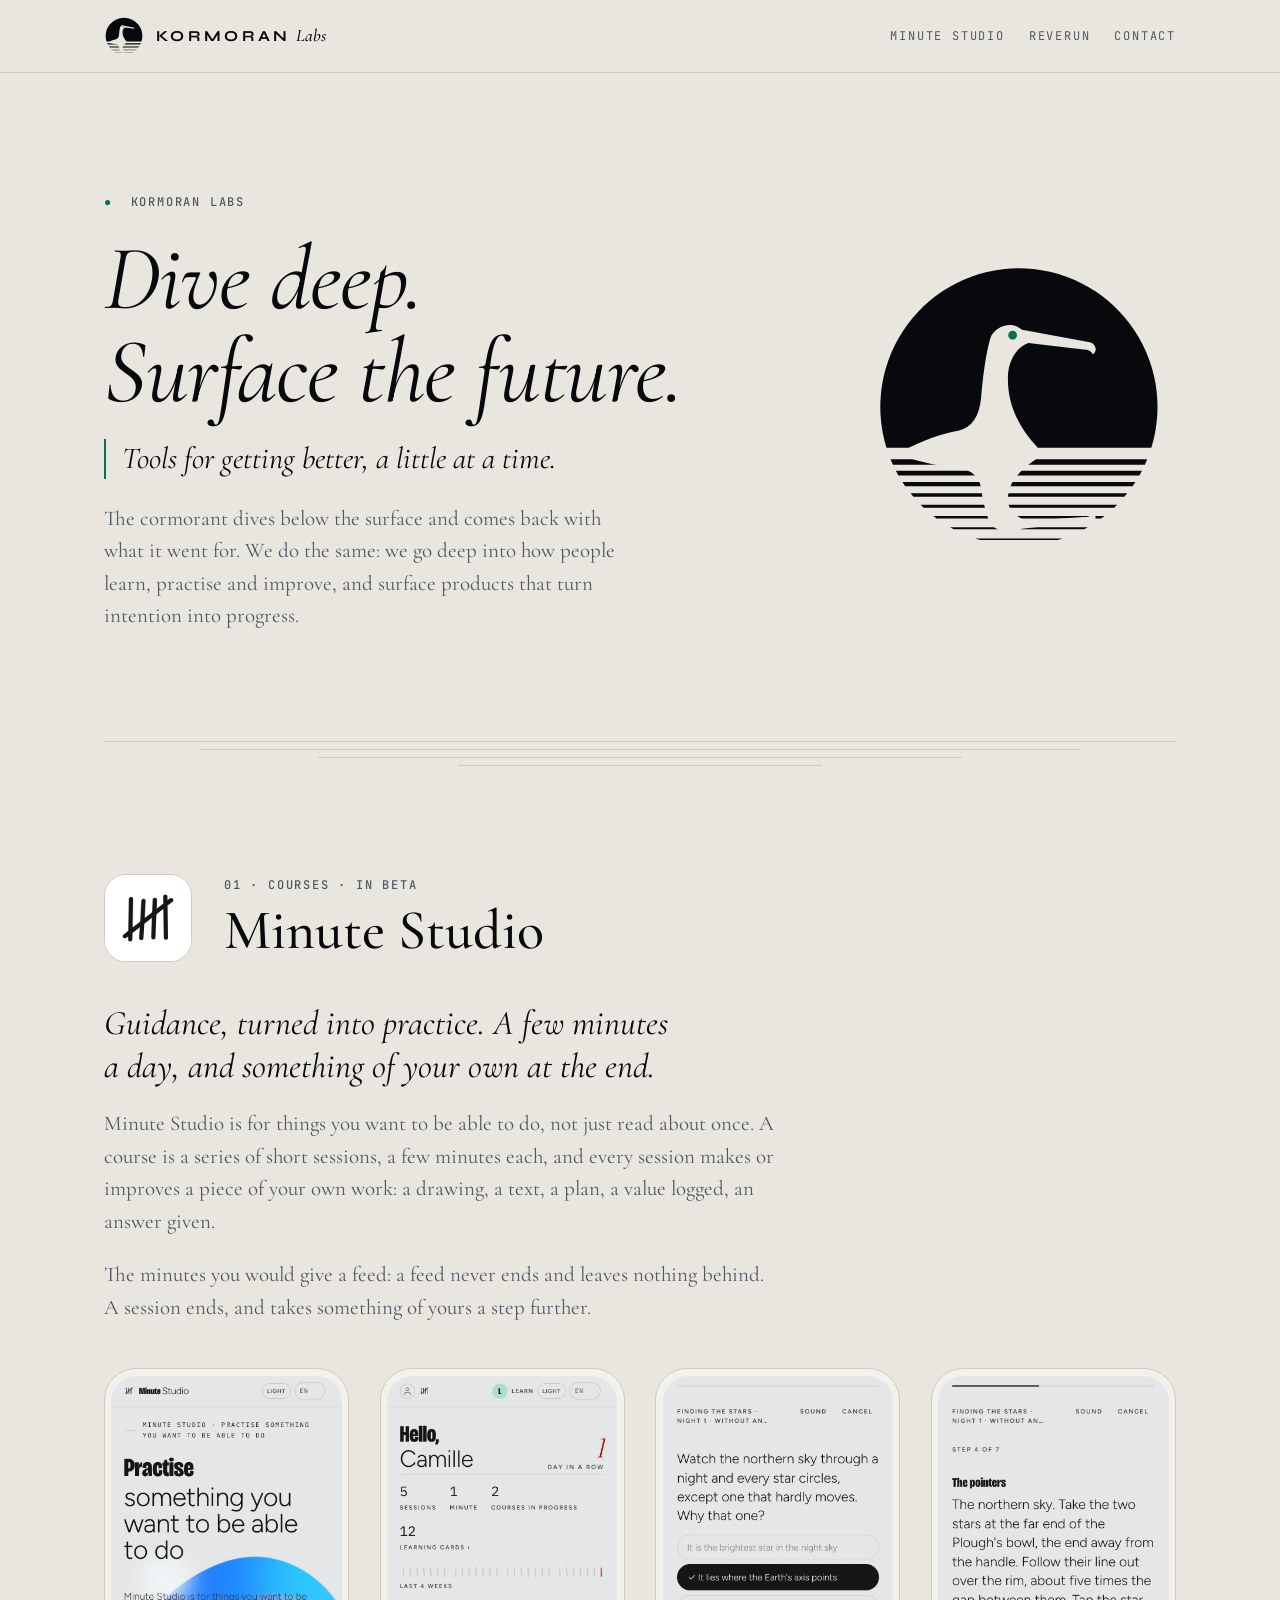
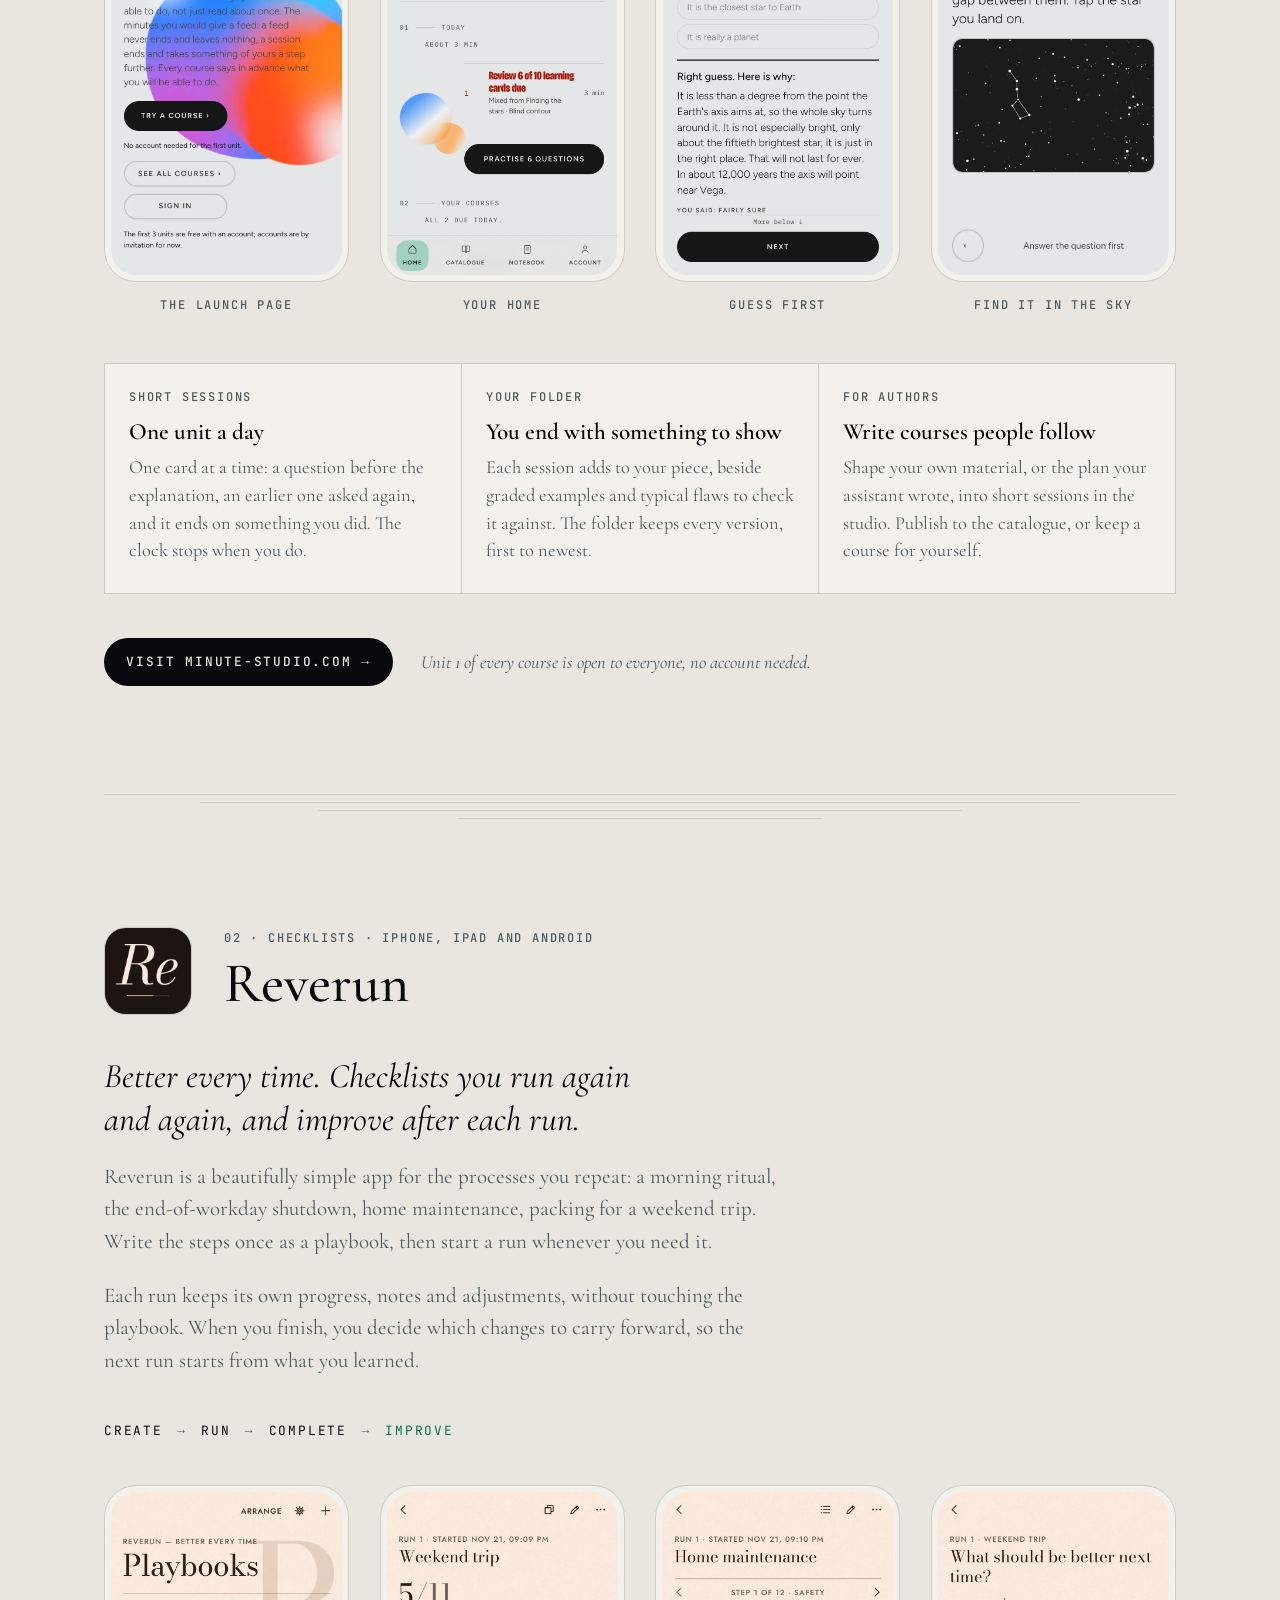
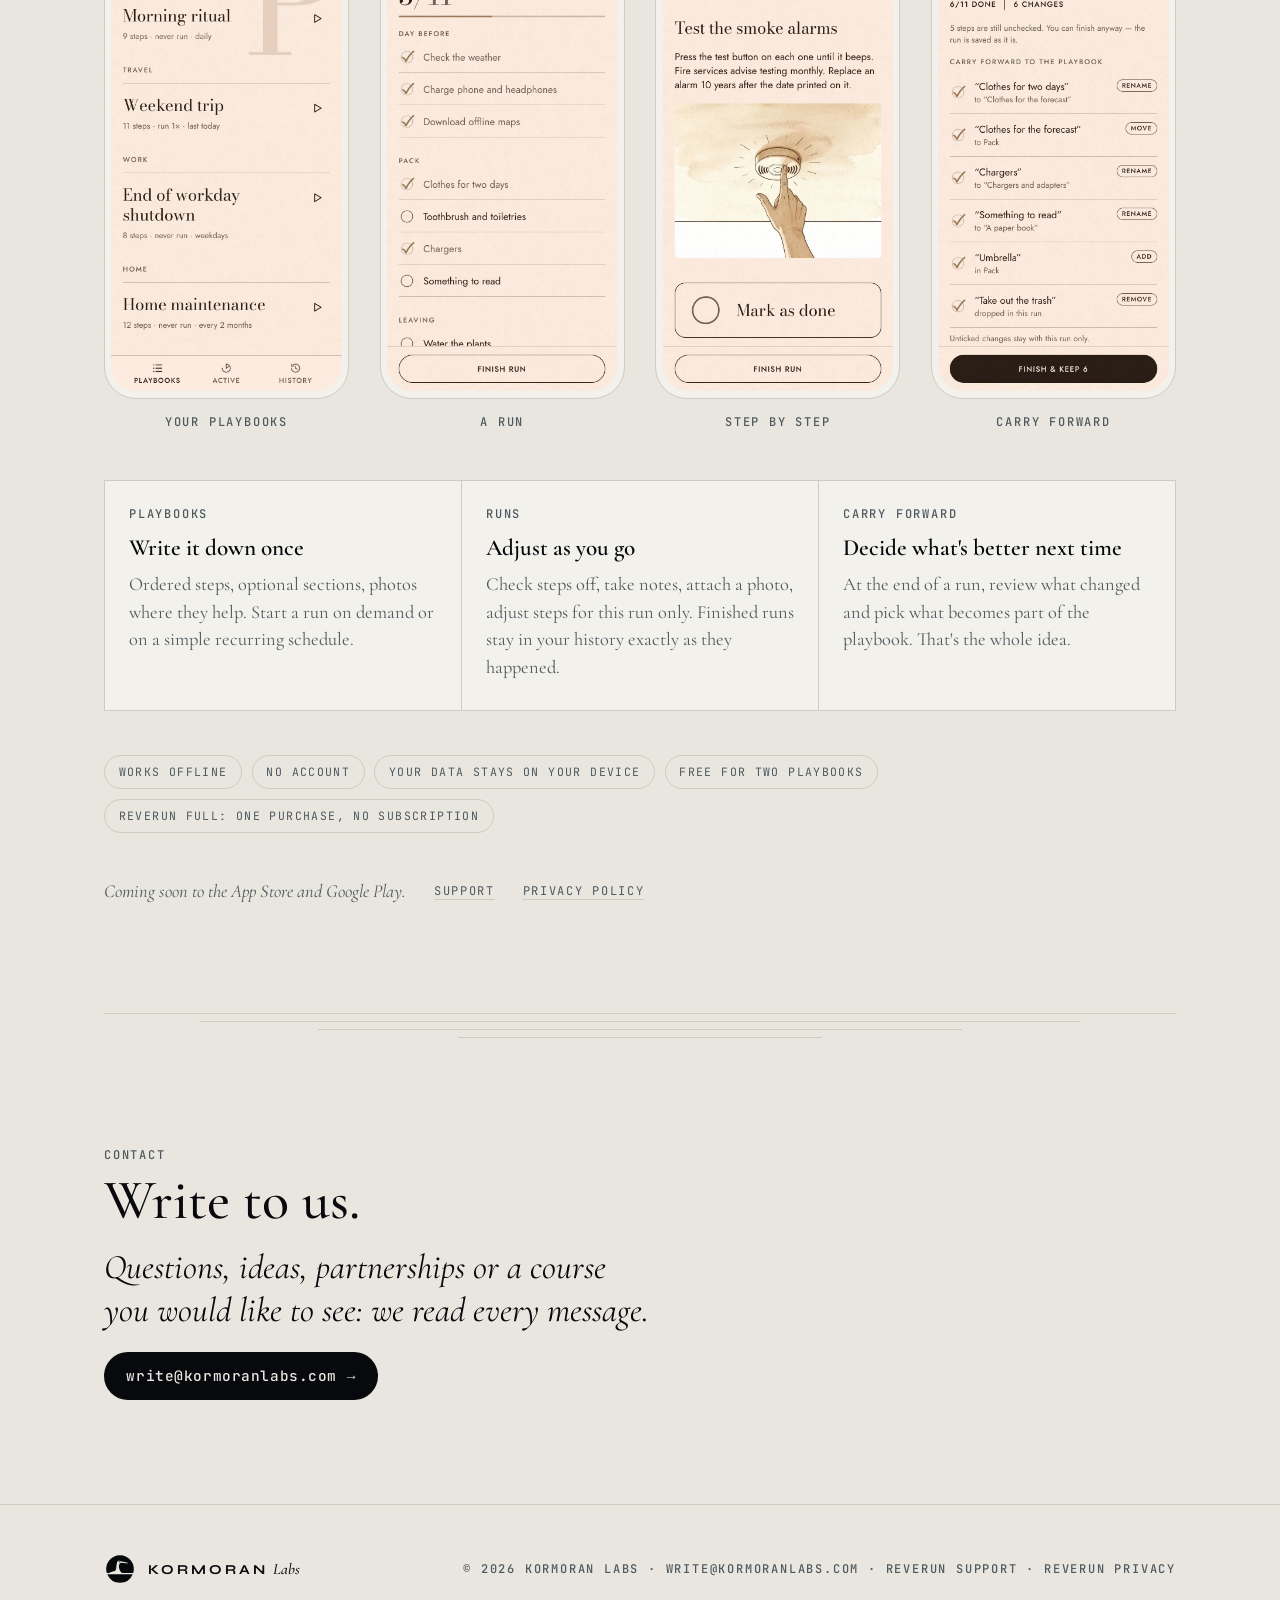
==== index.html @ c86d7507 "Add the Reverun support page at /reverun/support/ Contact by email, what to include, and answers to " ====
<!doctype html>
<html lang="en">
<head>
<meta charset="utf-8">
<meta name="viewport" content="width=device-width, initial-scale=1">
<title>Kormoran Labs</title>
<meta name="description" content="Kormoran Labs. Dive deep. Surface the future. Makers of Minute Studio, courses you practise a few minutes a day, and Reverun, checklists that get better every time you run them.">
<meta name="theme-color" content="#07090D" media="(prefers-color-scheme: dark)">
<meta name="theme-color" content="#E9E6DF" media="(prefers-color-scheme: light)">
<link rel="canonical" href="https://www.kormoranlabs.com/">
<link rel="icon" href="/favicon.svg" type="image/svg+xml">
<link rel="icon" href="/favicon.ico" sizes="any">
<link rel="apple-touch-icon" href="/apple-touch-icon-180.png">
<meta property="og:type" content="website">
<meta property="og:title" content="Kormoran Labs: Dive deep. Surface the future.">
<meta property="og:description" content="Tools for getting better, a little at a time: Minute Studio and Reverun.">
<meta property="og:url" content="https://www.kormoranlabs.com/">
<meta property="og:image" content="https://www.kormoranlabs.com/assets/og.png">
<meta name="twitter:card" content="summary_large_image">
<link rel="preload" href="/assets/fonts/cormorant-garamond-italic.woff2" as="font" type="font/woff2" crossorigin>
<link rel="preload" href="/assets/fonts/cormorant-garamond.woff2" as="font" type="font/woff2" crossorigin>
<link rel="stylesheet" href="/assets/site.css">
</head>
<body>

<svg width="0" height="0" style="position:absolute" aria-hidden="true">
  <defs>
    <clipPath id="kl-water" clipPathUnits="userSpaceOnUse"><path clip-rule="evenodd" d="M0 127 H200 V200 H0 Z M 30 132.4 C 38 134.8 50 137.8 62 139 C 70 140.2 75 144.4 76 151.6 C 77 158.8 79 168.4 82 174.4 C 85 178.6 95 181 102 177.4 L 145 172.6 C 149 172 150 169.3 147 168.1 C 146 169.24 144 169.9 141 169.9 L 106 172.3 C 99 170.8 93 166 93 158.8 C 93 149.2 99 140.8 112 132.4 Z"/></clipPath>
    <symbol id="kl-mark" viewBox="4 4 192 192">
      <path style="fill:var(--moon)" d="M184.071 126 A88 88 0 1 0 15.929 126 L30 126 C 38 122 50 117 62 115 C 70 113 75 106 76 94 C 77 82 79 66 82 56 C 85 49 95 45 102 51 L 145 59 C 149 60 150 64.5 147 66.5 C 146 64.6 144 63.5 141 63.5 L 106 59.5 C 99 62 93 70 93 82 C 93 98 99 112 112 126 L184.071 126 Z"/>
      <path style="fill:var(--moon)" clip-path="url(#kl-water)" d="M18.544 133.3 L181.456 133.3 A88 88 0 0 1 179.982 136.7 L20.018 136.7 A88 88 0 0 1 18.544 133.3 Z M21.874 140.5 L178.126 140.5 A88 88 0 0 1 176.497 143.5 L23.503 143.5 A88 88 0 0 1 21.874 140.5 Z M26.049 147.7 L173.951 147.7 A88 88 0 0 1 172.207 150.3 L27.793 150.3 A88 88 0 0 1 26.049 147.7 Z M31.225 154.9 L168.775 154.9 A88 88 0 0 1 166.96 157.1 L33.04 157.1 A88 88 0 0 1 31.225 154.9 Z M37.6 162.05 L162.4 162.05 A88 88 0 0 1 160.452 163.95 L39.548 163.95 A88 88 0 0 1 37.6 162.05 Z M45.637 169.2 L154.363 169.2 A88 88 0 0 1 152.262 170.8 L47.738 170.8 A88 88 0 0 1 45.637 169.2 Z M56.243 176.35 L143.757 176.35 A88 88 0 0 1 141.406 177.65 L58.594 177.65 A88 88 0 0 1 56.243 176.35 Z M72.22 183.5 L127.78 183.5 A88 88 0 0 1 124.571 184.5 L75.429 184.5 A88 88 0 0 1 72.22 183.5 Z"/>
      <circle style="fill:var(--accent);fill-opacity:var(--eye-halo)" cx="96" cy="54.5" r="5.5"/>
      <circle style="fill:var(--accent)" cx="96" cy="54.5" r="2.8"/>
    </symbol>
    <!-- Under 40 px: the simplified mark, no scanlines. -->
    <symbol id="kl-mark-small" viewBox="-2 -2 204 204">
      <path style="fill:var(--moon)" d="M184.071 126 A88 88 0 1 0 15.929 126 L30 126 C 38 122 50 117 62 115 C 70 113 75 106 76 94 C 77 82 79 66 82 56 C 85 49 95 45 102 51 L 145 59 C 149 60 150 64.5 147 66.5 C 146 64.6 144 63.5 141 63.5 L 106 59.5 C 99 62 93 70 93 82 C 93 98 99 112 112 126 L184.071 126 Z"/>
      <path style="fill:var(--moon)" d="M18.834 134 A88 88 0 0 0 181.166 134 Z"/>
      <circle style="fill:var(--accent)" cx="96" cy="54.5" r="5"/>
    </symbol>
  </defs>
</svg>

<header class="top">
  <div class="wrap">
    <a class="brand" href="#" aria-label="Kormoran Labs, home">
      <svg class="mark" aria-hidden="true"><use href="#kl-mark"/></svg>
      <span class="wordmark"><span class="k">Kormoran</span><span class="l">Labs</span></span>
    </a>
    <nav aria-label="Products">
      <a href="#minute-studio">Minute Studio</a>
      <a href="#reverun">Reverun</a>
      <a href="#contact">Contact</a>
    </nav>
  </div>
</header>

<main>
  <section class="hero">
    <div class="wrap">
      <div>
        <p class="label"><span class="eye">&#9679;</span>&nbsp; Kormoran Labs</p>
        <h1><span>Dive deep.</span> <span>Surface the future.</span></h1>
        <p class="tagline">Tools for getting better, a little at a time.</p>
        <p class="lede">The cormorant dives below the surface and comes back with what it went for. We do the same: we go deep into how people learn, practise and improve, and surface products that turn intention into progress.</p>
      </div>
      <svg class="mark" viewBox="4 4 192 192" role="img" aria-label="The Kormoran Labs mark: a cormorant before the moon, above the water"><use href="#kl-mark"/></svg>
    </div>
  </section>

  <div class="wrap" aria-hidden="true"><div class="water"><span></span><span></span><span></span><span></span></div></div>

  <section class="product" id="minute-studio" aria-labelledby="ms-title">
    <div class="wrap">
      <div class="product-head">
        <img class="product-icon" src="assets/minute-studio.png" width="88" height="88" alt="">
        <div>
          <p class="label">01 &middot; Courses &middot; In beta</p>
          <h2 id="ms-title">Minute Studio</h2>
        </div>
      </div>

      <p class="claim">Guidance, turned into practice. A few minutes a day, and something of your own at the end.</p>
      <div class="body">
        <p>Minute Studio is for things you want to be able to do, not just read about once. A course is a series of short sessions, a few minutes each, and every session makes or improves a piece of your own work: a drawing, a text, a plan, a value logged, an answer given.</p>
        <p>The minutes you would give a feed: a feed never ends and leaves nothing behind. A session ends, and takes something of yours a step further.</p>
      </div>

      <ul class="screens" aria-label="Minute Studio screens">
        <li>
          <figure>
            <div class="phone"><img src="assets/screens/minute-studio-launch.webp" width="393" height="852" loading="lazy" decoding="async" alt="The Minute Studio launch page: Practise something you want to be able to do, with a button to try a course without an account."></div>
            <figcaption class="label">The launch page</figcaption>
          </figure>
        </li>
        <li>
          <figure>
            <div class="phone"><img src="assets/screens/minute-studio-home.webp" width="393" height="852" loading="lazy" decoding="async" alt="A learner's home page: sessions so far, two courses in progress, learning cards due today and a button to practise them."></div>
            <figcaption class="label">Your home</figcaption>
          </figure>
        </li>
        <li>
          <figure>
            <div class="phone"><img src="assets/screens/minute-studio-question.webp" width="393" height="852" loading="lazy" decoding="async" alt="A question from Finding the stars, answered, with the explanation of why the right answer is right."></div>
            <figcaption class="label">Guess first</figcaption>
          </figure>
        </li>
        <li>
          <figure>
            <div class="phone"><img src="assets/screens/minute-studio-sky.webp" width="393" height="852" loading="lazy" decoding="async" alt="An interactive star map: follow the pointers of the Plough and tap the star you land on."></div>
            <figcaption class="label">Find it in the sky</figcaption>
          </figure>
        </li>
      </ul>

      <ul class="points">
        <li>
          <p class="label">Short sessions</p>
          <h3>One unit a day</h3>
          <p>One card at a time: a question before the explanation, an earlier one asked again, and it ends on something you did. The clock stops when you do.</p>
        </li>
        <li>
          <p class="label">Your folder</p>
          <h3>You end with something to show</h3>
          <p>Each session adds to your piece, beside graded examples and typical flaws to check it against. The folder keeps every version, first to newest.</p>
        </li>
        <li>
          <p class="label">For authors</p>
          <h3>Write courses people follow</h3>
          <p>Shape your own material, or the plan your assistant wrote, into short sessions in the studio. Publish to the catalogue, or keep a course for yourself.</p>
        </li>
      </ul>

      <div class="cta-row">
        <a class="button" href="https://minute-studio.com" rel="noopener">Visit minute-studio.com <span class="arrow" aria-hidden="true">&rarr;</span></a>
        <p class="note">Unit 1 of every course is open to everyone, no account needed.</p>
      </div>
    </div>
  </section>

  <div class="wrap" aria-hidden="true"><div class="water"><span></span><span></span><span></span><span></span></div></div>

  <section class="product" id="reverun" aria-labelledby="rr-title">
    <div class="wrap">
      <div class="product-head">
        <img class="product-icon" src="assets/reverun.png" width="88" height="88" alt="">
        <div>
          <p class="label">02 &middot; Checklists &middot; iPhone, iPad and Android</p>
          <h2 id="rr-title">Reverun</h2>
        </div>
      </div>

      <p class="claim">Better every time. Checklists you run again and again, and improve after each run.</p>
      <div class="body">
        <p>Reverun is a beautifully simple app for the processes you repeat: a morning ritual, the end-of-workday shutdown, home maintenance, packing for a weekend trip. Write the steps once as a playbook, then start a run whenever you need it.</p>
        <p>Each run keeps its own progress, notes and adjustments, without touching the playbook. When you finish, you decide which changes to carry forward, so the next run starts from what you learned.</p>
      </div>

      <ol class="flow" aria-label="How Reverun works">
        <li>Create</li>
        <li>Run</li>
        <li>Complete</li>
        <li>Improve</li>
      </ol>

      <ul class="screens" aria-label="Reverun screens">
        <li>
          <figure>
            <div class="phone"><img src="assets/screens/reverun-playbooks.webp" width="393" height="852" loading="lazy" decoding="async" alt="The playbook library: Morning ritual, Weekend trip, End of workday shutdown and Home maintenance, filed by area."></div>
            <figcaption class="label">Your playbooks</figcaption>
          </figure>
        </li>
        <li>
          <figure>
            <div class="phone"><img src="assets/screens/reverun-run.webp" width="393" height="852" loading="lazy" decoding="async" alt="A Weekend trip run in progress, five of eleven steps checked off."></div>
            <figcaption class="label">A run</figcaption>
          </figure>
        </li>
        <li>
          <figure>
            <div class="phone"><img src="assets/screens/reverun-card.webp" width="393" height="852" loading="lazy" decoding="async" alt="A step shown as a card: test the smoke alarms, with an illustration and a button to mark it done."></div>
            <figcaption class="label">Step by step</figcaption>
          </figure>
        </li>
        <li>
          <figure>
            <div class="phone"><img src="assets/screens/reverun-review.webp" width="393" height="852" loading="lazy" decoding="async" alt="The review at the end of a run: what should be better next time, with the changes to carry forward to the playbook."></div>
            <figcaption class="label">Carry forward</figcaption>
          </figure>
        </li>
      </ul>

      <ul class="points">
        <li>
          <p class="label">Playbooks</p>
          <h3>Write it down once</h3>
          <p>Ordered steps, optional sections, photos where they help. Start a run on demand or on a simple recurring schedule.</p>
        </li>
        <li>
          <p class="label">Runs</p>
          <h3>Adjust as you go</h3>
          <p>Check steps off, take notes, attach a photo, adjust steps for this run only. Finished runs stay in your history exactly as they happened.</p>
        </li>
        <li>
          <p class="label">Carry forward</p>
          <h3>Decide what's better next time</h3>
          <p>At the end of a run, review what changed and pick what becomes part of the playbook. That's the whole idea.</p>
        </li>
      </ul>

      <ul class="facts" aria-label="Details">
        <li>Works offline</li>
        <li>No account</li>
        <li>Your data stays on your device</li>
        <li>Free for two playbooks</li>
        <li>Reverun Full: one purchase, no subscription</li>
      </ul>

      <div class="cta-row">
        <p class="note">Coming soon to the App Store and Google Play.</p>
        <a class="text-link" href="/reverun/support/">Support</a>
        <a class="text-link" href="/reverun/privacy/">Privacy policy</a>
      </div>
    </div>
  </section>

  <div class="wrap" aria-hidden="true"><div class="water"><span></span><span></span><span></span><span></span></div></div>

  <section class="product contact" id="contact" aria-labelledby="contact-title">
    <div class="wrap">
      <p class="label">Contact</p>
      <h2 id="contact-title">Write to us.</h2>
      <p class="claim">Questions, ideas, partnerships or a course you would like to see: we read every message.</p>
      <div class="cta-row">
        <a class="button email" href="mailto:write@kormoranlabs.com">write@kormoranlabs.com <span class="arrow" aria-hidden="true">&rarr;</span></a>
      </div>
    </div>
  </section>
</main>

<footer>
  <div class="wrap">
    <a class="brand" href="#" aria-label="Kormoran Labs, back to top">
      <svg class="mark" aria-hidden="true"><use href="#kl-mark-small"/></svg>
      <span class="wordmark"><span class="k">Kormoran</span><span class="l">Labs</span></span>
    </a>
    <p class="label">&copy; <span id="year">2026</span> Kormoran Labs &middot; <a href="mailto:write@kormoranlabs.com">write@kormoranlabs.com</a> &middot; <a href="/reverun/support/">Reverun support</a> &middot; <a href="/reverun/privacy/">Reverun privacy</a></p>
  </div>
</footer>

<script>document.getElementById('year').textContent = new Date().getFullYear();</script>
</body>
</html>
---- assets/site.css ----
/* Kormoran Labs: the shared stylesheet of every page. */
/* Fonts are served from this site (SIL Open Font License, Latin subset), never from Google. */
@font-face { font-family: "Cormorant Garamond"; font-style: normal; font-weight: 300 700; font-display: swap; src: url(fonts/cormorant-garamond.woff2) format("woff2"); }
@font-face { font-family: "Cormorant Garamond"; font-style: italic; font-weight: 300 700; font-display: swap; src: url(fonts/cormorant-garamond-italic.woff2) format("woff2"); }
@font-face { font-family: "JetBrains Mono"; font-style: normal; font-weight: 100 800; font-display: swap; src: url(fonts/jetbrains-mono.woff2) format("woff2"); }
@font-face { font-family: "Syne"; font-style: normal; font-weight: 400 800; font-display: swap; src: url(fonts/syne.woff2) format("woff2"); }

/* Kormoran Labs colours (logo pack v1). The eye is the only accent. */
:root {
  --abyss: #07090D;
  --deep-water: #0F171C;
  --tide: #2A3940;
  --mist: #8E9AA0;
  --slate: #4E5A60;
  --moonbone: #E9E6DF;
  --emerald: #3CF0B4;
  --emerald-deep: #097052;

  --ground: var(--abyss);
  --panel: var(--deep-water);
  --hairline: var(--tide);
  --text: var(--moonbone);
  --muted: var(--mist);
  --accent: var(--emerald);
  --moon: var(--moonbone);
  --eye-halo: 0.22;

  --sans: "Syne", system-ui, sans-serif;
  --serif: "Cormorant Garamond", Georgia, "Times New Roman", serif;
  --mono: "JetBrains Mono", ui-monospace, SFMono-Regular, Menlo, monospace;
  color-scheme: dark;
}
@media (prefers-color-scheme: light) {
  :root {
    --ground: var(--moonbone);
    --panel: #F3F1EC;
    --hairline: #CFCBC2;
    --text: var(--abyss);
    --muted: var(--slate);
    --accent: var(--emerald-deep);
    --moon: var(--abyss);
    --eye-halo: 0;
    color-scheme: light;
  }
}

*, *::before, *::after { box-sizing: border-box; }
html { -webkit-text-size-adjust: 100%; scroll-behavior: smooth; }
@media (prefers-reduced-motion: reduce) { html { scroll-behavior: auto; } }
body {
  margin: 0;
  background: var(--ground);
  color: var(--text);
  font-family: var(--serif);
  font-size: 1.3125rem;
  line-height: 1.55;
  text-rendering: optimizeLegibility;
  -webkit-font-smoothing: antialiased;
}
img, svg { display: block; max-width: 100%; }
a { color: inherit; }
:focus-visible { outline: 2px solid var(--accent); outline-offset: 4px; border-radius: 2px; }

.wrap { width: 100%; max-width: 70rem; margin: 0 auto; padding: 0 1.5rem; }
@media (max-width: 30rem) { .wrap { padding: 0 1rem; } }

/* Type roles */
.label {
  font-family: var(--mono);
  font-size: 0.75rem;
  font-weight: 500;
  letter-spacing: 0.15em;
  text-transform: uppercase;
  color: var(--muted);
  margin: 0;
}
.label .eye { color: var(--accent); }
.wordmark { display: inline-flex; align-items: baseline; gap: 0.35em; white-space: nowrap; text-decoration: none; }
.wordmark .k { font-family: var(--sans); font-weight: 700; letter-spacing: 0.22em; text-transform: uppercase; }
.wordmark .l { font-family: var(--serif); font-style: italic; font-weight: 500; font-size: 1.15em; }

/* The mark: one ink that follows the scheme, the eye in emerald. */
/* Set inline on the symbol's shapes (selectors don't reach inside <use>); custom properties inherit. */

/* Header */
.top { border-bottom: 1px solid var(--hairline); }
.top .wrap { display: flex; align-items: center; justify-content: space-between; gap: 1rem; min-height: 4.5rem; }
.brand { display: flex; align-items: center; gap: 0.75rem; text-decoration: none; }
.brand .mark { width: 2.5rem; height: 2.5rem; }
.brand .wordmark { font-size: 0.95rem; }
.top nav { display: flex; gap: 1.5rem; }
.top nav a {
  font-family: var(--mono); font-size: 0.75rem; letter-spacing: 0.15em; text-transform: uppercase;
  color: var(--muted); text-decoration: none; padding: 0.5rem 0;
}
.top nav a:hover { color: var(--text); }
@media (max-width: 40rem) {
  .brand .wordmark { display: none; }
  .top nav { gap: 1rem; }
  .top nav a { font-size: 0.7rem; letter-spacing: 0.1em; }
}

/* Hero */
.hero { padding: clamp(3.5rem, 10vw, 7.5rem) 0 clamp(3.5rem, 9vw, 6.5rem); }
.hero .wrap { display: grid; grid-template-columns: minmax(0, 1.4fr) minmax(0, 0.6fr); gap: clamp(2rem, 5vw, 4rem); align-items: center; }
.hero h1 {
  font-family: var(--serif); font-style: italic; font-weight: 400;
  font-size: clamp(2.9rem, 7.4vw, 5.75rem); line-height: 1.02; letter-spacing: -0.015em;
  margin: 1.25rem 0 1.25rem;
}
.hero h1 span { display: block; }
.hero .tagline {
  font-family: var(--serif); font-style: italic; font-weight: 400;
  font-size: clamp(1.45rem, 2.6vw, 1.9rem); line-height: 1.3; margin: 0 0 1.5rem;
  padding-left: 1rem; border-left: 2px solid var(--accent);
}
.hero .lede { color: var(--muted); max-width: 32rem; margin: 0; }
.hero .mark { width: 100%; max-width: 24rem; justify-self: end; }
@media (max-width: 48rem) {
  .hero .wrap { grid-template-columns: 1fr; }
  .hero .mark { order: -1; max-width: 13rem; justify-self: start; }
}

/* The water: thinning hairlines, the mark's reflection used as a divider. */
.water { display: grid; gap: 7px; padding: 0.25rem 0; }
.water span { display: block; height: 1px; background: var(--hairline); margin: 0 auto; }
.water span:nth-child(1) { width: 100%; }
.water span:nth-child(2) { width: 82%; }
.water span:nth-child(3) { width: 60%; }
.water span:nth-child(4) { width: 34%; }

/* Products */
.product { padding: clamp(4rem, 9vw, 6.5rem) 0; scroll-margin-top: 1rem; }
.product-head { display: grid; grid-template-columns: auto 1fr; gap: 1.5rem 2rem; align-items: center; margin-bottom: 2.5rem; }
.product-icon { width: 5.5rem; height: 5.5rem; border-radius: 1.35rem; border: 1px solid var(--hairline); }
.product h2 {
  font-family: var(--serif); font-weight: 500; font-size: clamp(2.4rem, 5vw, 3.5rem); line-height: 1.05;
  margin: 0.4rem 0 0;
}
.product .claim {
  font-family: var(--serif); font-style: italic; font-weight: 400;
  font-size: clamp(1.6rem, 3.2vw, 2.15rem); line-height: 1.25; margin: 0 0 1.25rem; max-width: 42rem; text-wrap: balance;
}
.product .body { color: var(--muted); max-width: 42rem; margin: 0 0 2.75rem; }
.product .body p { margin: 0 0 1em; }
.product .body p:last-child { margin-bottom: 0; }
@media (max-width: 30rem) {
  .product-head { grid-template-columns: 1fr; }
  .product-icon { width: 4.5rem; height: 4.5rem; border-radius: 1.1rem; }
}

.points { list-style: none; margin: 0 0 2.75rem; padding: 0; display: grid; grid-template-columns: repeat(3, minmax(0, 1fr)); gap: 1px; background: var(--hairline); border: 1px solid var(--hairline); }
.points li { background: var(--panel); padding: 1.5rem 1.5rem 1.75rem; }
.points .label { margin-bottom: 0.75rem; }
.points h3 { font-family: var(--serif); font-weight: 600; font-size: 1.45rem; line-height: 1.2; margin: 0 0 0.5rem; }
.points p:not(.label) { margin: 0; color: var(--muted); font-size: 1.15rem; line-height: 1.5; }
@media (max-width: 52rem) { .points { grid-template-columns: 1fr; } }

.flow { display: flex; flex-wrap: wrap; align-items: center; gap: 0.5rem 0.9rem; margin: 0 0 2.75rem; padding: 0; list-style: none; }
.flow li { font-family: var(--mono); font-size: 0.8rem; letter-spacing: 0.14em; text-transform: uppercase; }
.flow li:not(:last-child)::after { content: "\2192"; margin-left: 0.9rem; color: var(--muted); }
.flow li:last-child { color: var(--accent); }

.cta-row { display: flex; flex-wrap: wrap; align-items: center; gap: 1rem 1.75rem; }
.button {
  display: inline-flex; align-items: center; gap: 0.6rem; min-height: 3rem; padding: 0.75rem 1.4rem;
  font-family: var(--mono); font-size: 0.8rem; font-weight: 500; letter-spacing: 0.14em; text-transform: uppercase;
  text-decoration: none; color: var(--ground); background: var(--text); border-radius: 999px;
  transition: background-color .15s ease, color .15s ease;
}
.button:hover { background: var(--accent); color: var(--abyss); }
@media (prefers-color-scheme: light) { .button:hover { color: var(--moonbone); } }
.button .arrow { transition: transform .15s ease; }
.button:hover .arrow { transform: translateX(3px); }
.button.email { text-transform: none; letter-spacing: 0.04em; font-size: 0.9rem; }
.contact h2 { margin: 0.4rem 0 1rem; }
.note { font-style: italic; color: var(--muted); margin: 0; font-size: 1.15rem; }

/* Product screens, in a simple phone outline; a swipeable strip on narrow screens. */
.screens { list-style: none; margin: 0 0 3rem; padding: 0; display: grid; grid-template-columns: repeat(4, minmax(0, 1fr)); gap: clamp(1rem, 2.4vw, 2rem); }
.screens figure { margin: 0; }
.phone { padding: 0.4rem; border: 1px solid var(--hairline); border-radius: 2rem; background: var(--panel); }
.phone img { width: 100%; height: auto; aspect-ratio: 393 / 852; border-radius: 1.6rem; }
.screens figcaption { margin-top: 0.9rem; text-align: center; }
@media (max-width: 52rem) {
  .screens {
    display: flex; overflow-x: auto; scroll-snap-type: x mandatory; overscroll-behavior-x: contain;
    margin-left: -1.5rem; margin-right: -1.5rem; padding: 0 1.5rem 0.5rem; scroll-padding: 0 1.5rem;
    scrollbar-width: none;
  }
  .screens::-webkit-scrollbar { display: none; }
  .screens li { flex: 0 0 min(62%, 15rem); scroll-snap-align: start; }
}
@media (max-width: 30rem) {
  .screens { margin-left: -1rem; margin-right: -1rem; padding: 0 1rem 0.5rem; scroll-padding: 0 1rem; }
}

.facts { display: flex; flex-wrap: wrap; gap: 0.6rem; list-style: none; padding: 0; margin: 0 0 2.75rem; }
.facts li {
  font-family: var(--mono); font-size: 0.72rem; letter-spacing: 0.12em; text-transform: uppercase;
  border: 1px solid var(--hairline); border-radius: 999px; padding: 0.45rem 0.85rem; color: var(--muted);
}

/* Footer */
footer { border-top: 1px solid var(--hairline); padding: 3rem 0 3.5rem; }
footer .wrap { display: flex; flex-wrap: wrap; justify-content: space-between; align-items: center; gap: 1.5rem; }
footer .brand .mark { width: 2rem; height: 2rem; }
footer .brand .wordmark { display: inline-flex; font-size: 0.85rem; }
footer .label a { text-decoration: none; }
footer .label a:hover { color: var(--text); }

/* A quiet text link in mono, beside a note. */
.text-link {
  font-family: var(--mono); font-size: 0.75rem; letter-spacing: 0.14em; text-transform: uppercase;
  color: var(--muted); text-decoration: underline; text-decoration-color: var(--hairline); text-underline-offset: 0.35em;
}
.text-link:hover { color: var(--text); text-decoration-color: var(--accent); }

/* Legal pages: one readable column. */
.legal { padding: clamp(3rem, 8vw, 5.5rem) 0 clamp(4rem, 9vw, 6rem); }
.legal .wrap > * { max-width: 42rem; }
.legal h1 {
  font-family: var(--serif); font-style: italic; font-weight: 400;
  font-size: clamp(2.4rem, 6vw, 4rem); line-height: 1.05; margin: 1rem 0 1rem; text-wrap: balance;
}
.legal .updated { margin-bottom: 2.5rem; }
.legal .summary {
  font-style: italic; font-size: clamp(1.35rem, 2.4vw, 1.6rem); line-height: 1.45;
  padding-left: 1rem; border-left: 2px solid var(--accent); margin: 0 0 1rem;
}
.legal h2 {
  font-family: var(--serif); font-weight: 600; font-size: 1.6rem; line-height: 1.2;
  margin: 2.75rem 0 0.75rem; padding-top: 2rem; border-top: 1px solid var(--hairline);
}
.legal p { margin: 0 0 1em; }
.legal ul { margin: 0 0 1em; padding-left: 1.2em; }
.legal li { margin: 0 0 0.5em; }
.legal li::marker { color: var(--accent); }
.legal strong { font-weight: 600; }
.legal a { text-decoration-color: var(--accent); text-underline-offset: 0.2em; }
.legal a:hover { color: var(--accent); }
.legal h3 { font-family: var(--serif); font-weight: 600; font-size: 1.3rem; line-height: 1.25; margin: 2rem 0 0.4rem; }
.legal h2 + h3 { margin-top: 1rem; }
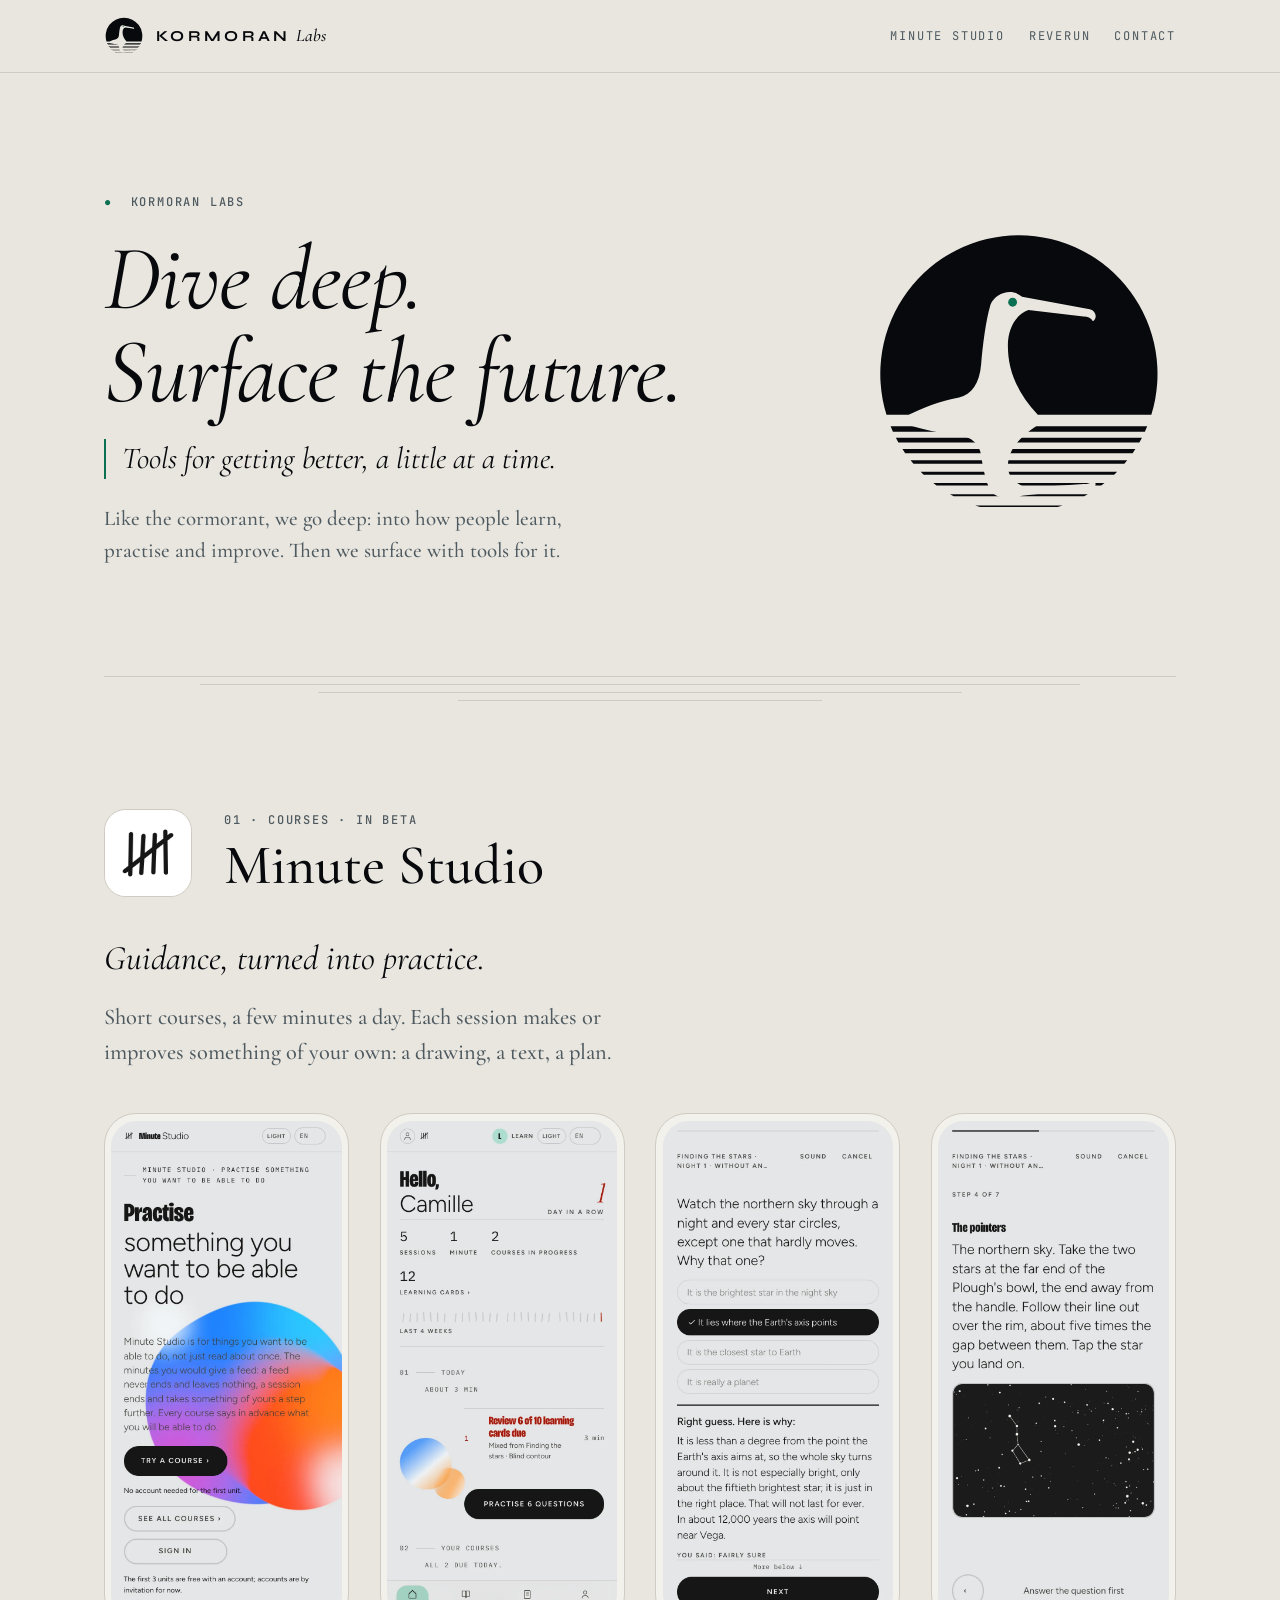
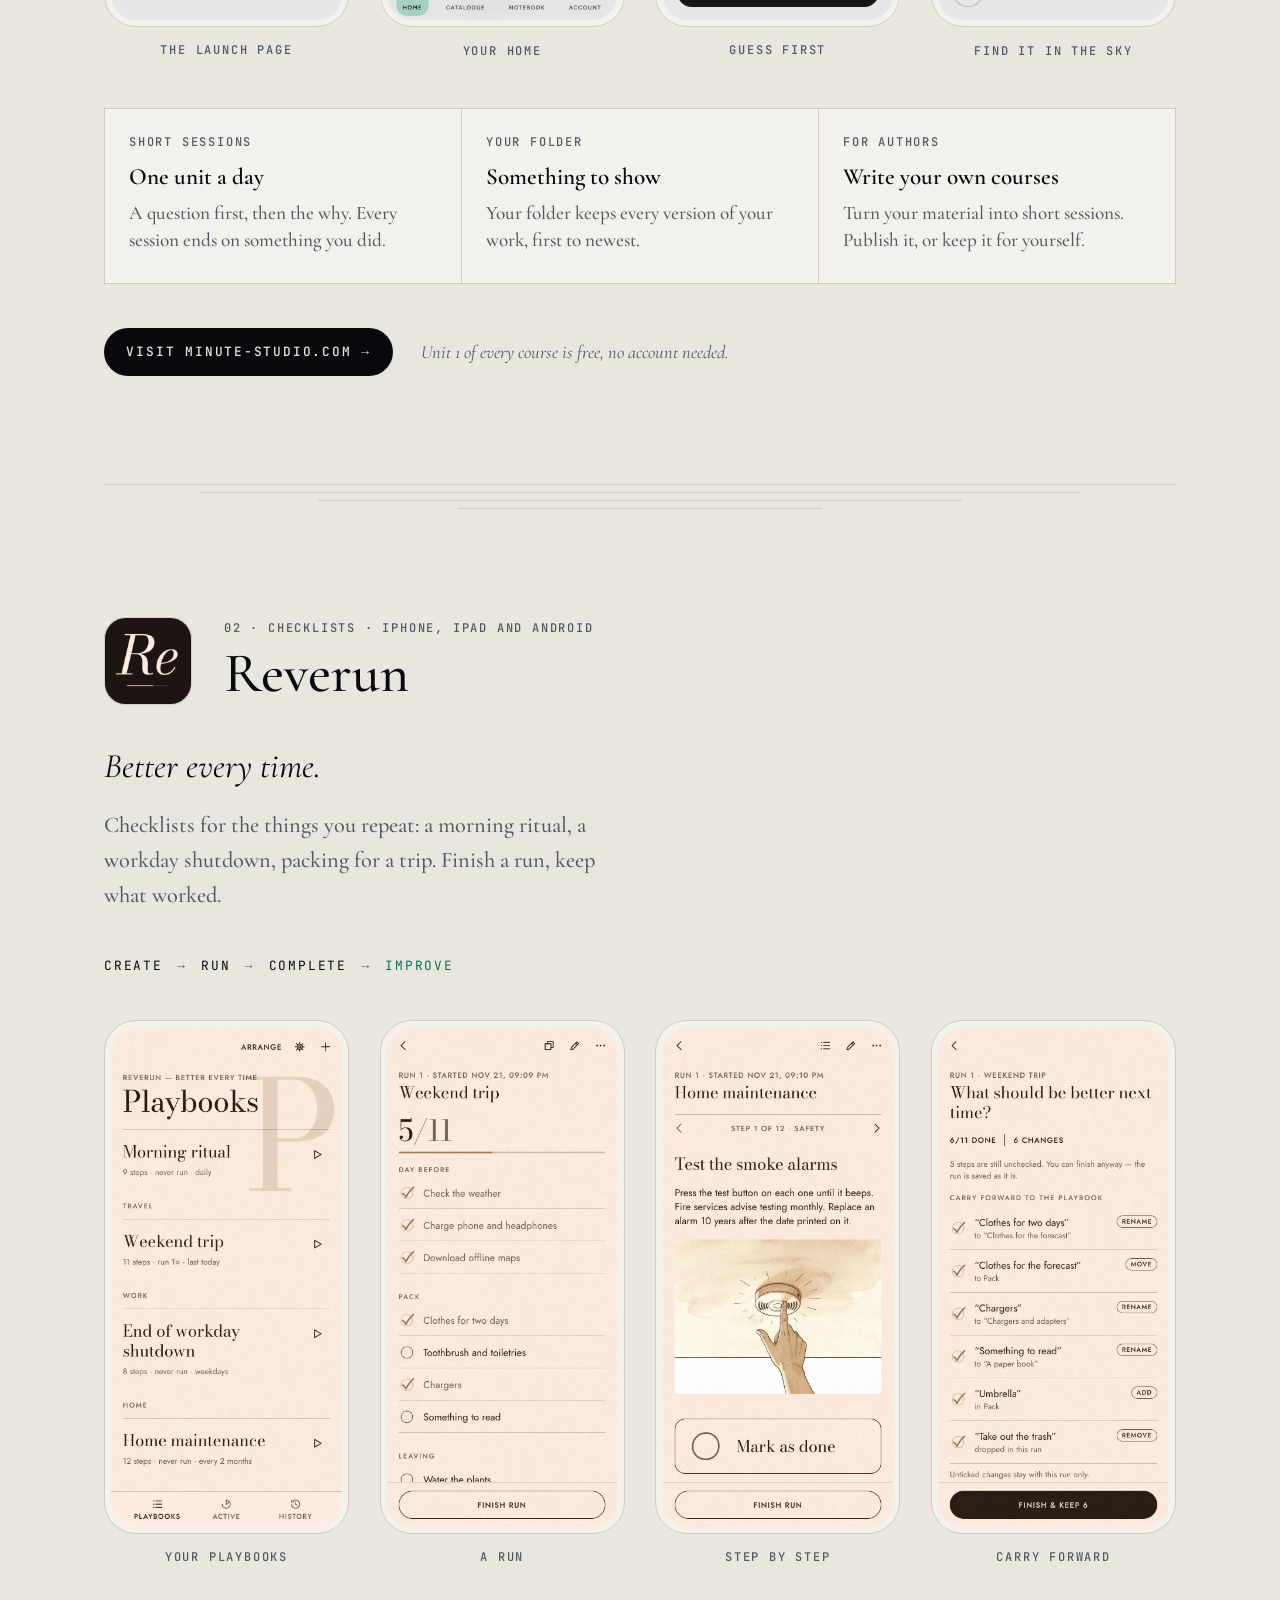
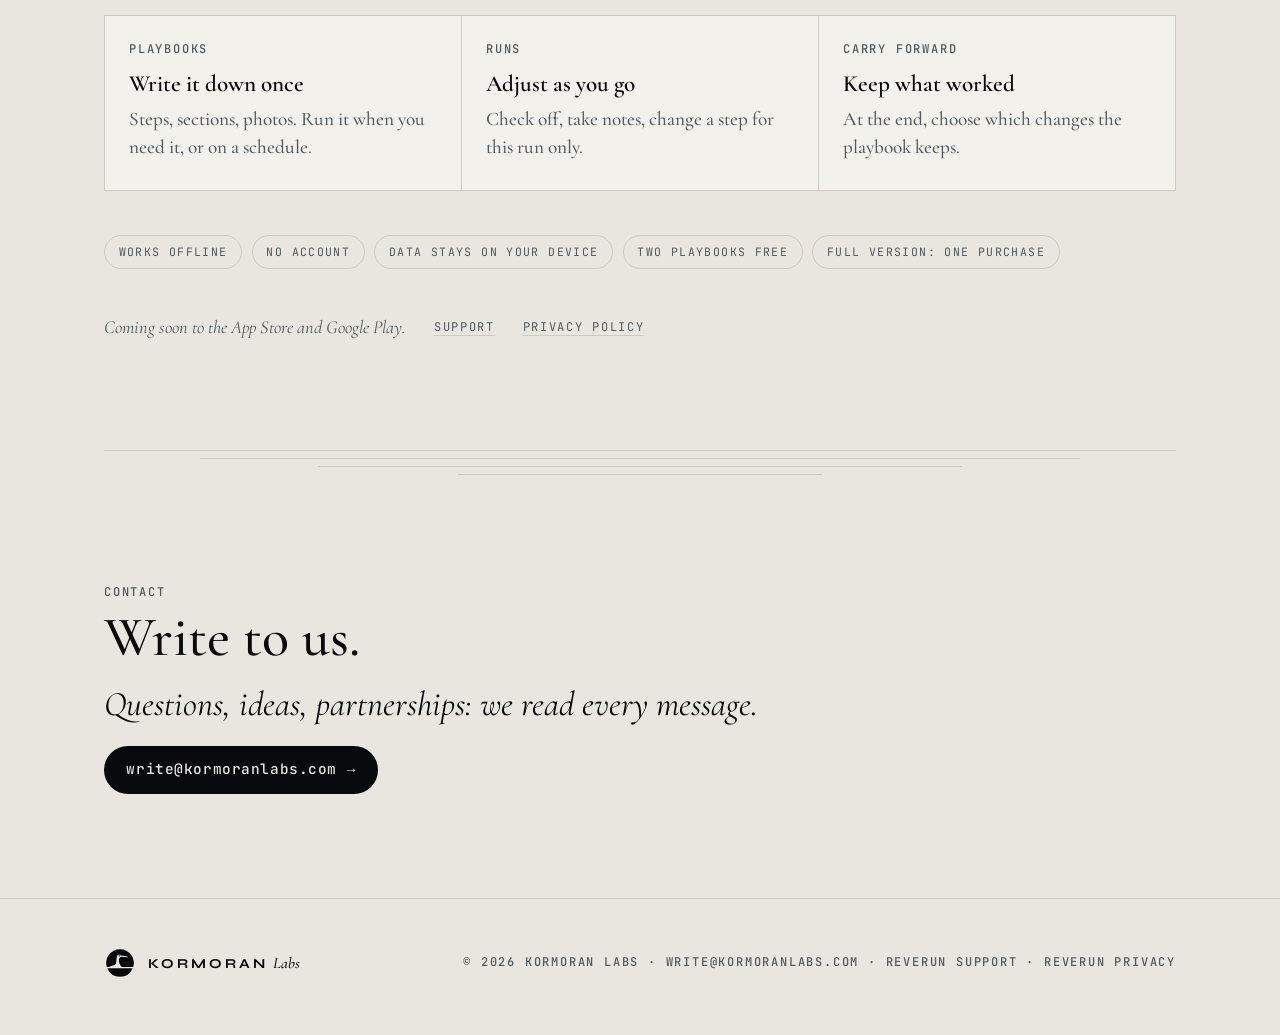
==== commit ee84948e: "Shorter text on the home page Every block cut to a sentence or two: the hero, both product descripti" ====
--- a/index.html
+++ b/index.html
@@ -62,7 +62,7 @@
         <p class="label"><span class="eye">&#9679;</span>&nbsp; Kormoran Labs</p>
         <h1><span>Dive deep.</span> <span>Surface the future.</span></h1>
         <p class="tagline">Tools for getting better, a little at a time.</p>
-        <p class="lede">The cormorant dives below the surface and comes back with what it went for. We do the same: we go deep into how people learn, practise and improve, and surface products that turn intention into progress.</p>
+        <p class="lede">Like the cormorant, we go deep: into how people learn, practise and improve. Then we surface with tools for it.</p>
       </div>
       <svg class="mark" viewBox="4 4 192 192" role="img" aria-label="The Kormoran Labs mark: a cormorant before the moon, above the water"><use href="#kl-mark"/></svg>
     </div>
@@ -80,10 +80,9 @@
         </div>
       </div>
 
-      <p class="claim">Guidance, turned into practice. A few minutes a day, and something of your own at the end.</p>
+      <p class="claim">Guidance, turned into practice.</p>
       <div class="body">
-        <p>Minute Studio is for things you want to be able to do, not just read about once. A course is a series of short sessions, a few minutes each, and every session makes or improves a piece of your own work: a drawing, a text, a plan, a value logged, an answer given.</p>
-        <p>The minutes you would give a feed: a feed never ends and leaves nothing behind. A session ends, and takes something of yours a step further.</p>
+        <p>Short courses, a few minutes a day. Each session makes or improves something of your own: a drawing, a text, a plan.</p>
       </div>
 
       <ul class="screens" aria-label="Minute Studio screens">
@@ -117,23 +116,23 @@
         <li>
           <p class="label">Short sessions</p>
           <h3>One unit a day</h3>
-          <p>One card at a time: a question before the explanation, an earlier one asked again, and it ends on something you did. The clock stops when you do.</p>
+          <p>A question first, then the why. Every session ends on something you did.</p>
         </li>
         <li>
           <p class="label">Your folder</p>
-          <h3>You end with something to show</h3>
-          <p>Each session adds to your piece, beside graded examples and typical flaws to check it against. The folder keeps every version, first to newest.</p>
+          <h3>Something to show</h3>
+          <p>Your folder keeps every version of your work, first to newest.</p>
         </li>
         <li>
           <p class="label">For authors</p>
-          <h3>Write courses people follow</h3>
-          <p>Shape your own material, or the plan your assistant wrote, into short sessions in the studio. Publish to the catalogue, or keep a course for yourself.</p>
+          <h3>Write your own courses</h3>
+          <p>Turn your material into short sessions. Publish it, or keep it for yourself.</p>
         </li>
       </ul>
 
       <div class="cta-row">
         <a class="button" href="https://minute-studio.com" rel="noopener">Visit minute-studio.com <span class="arrow" aria-hidden="true">&rarr;</span></a>
-        <p class="note">Unit 1 of every course is open to everyone, no account needed.</p>
+        <p class="note">Unit 1 of every course is free, no account needed.</p>
       </div>
     </div>
   </section>
@@ -150,10 +149,9 @@
         </div>
       </div>
 
-      <p class="claim">Better every time. Checklists you run again and again, and improve after each run.</p>
+      <p class="claim">Better every time.</p>
       <div class="body">
-        <p>Reverun is a beautifully simple app for the processes you repeat: a morning ritual, the end-of-workday shutdown, home maintenance, packing for a weekend trip. Write the steps once as a playbook, then start a run whenever you need it.</p>
-        <p>Each run keeps its own progress, notes and adjustments, without touching the playbook. When you finish, you decide which changes to carry forward, so the next run starts from what you learned.</p>
+        <p>Checklists for the things you repeat: a morning ritual, a workday shutdown, packing for a trip. Finish a run, keep what worked.</p>
       </div>
 
       <ol class="flow" aria-label="How Reverun works">
@@ -194,26 +192,26 @@
         <li>
           <p class="label">Playbooks</p>
           <h3>Write it down once</h3>
-          <p>Ordered steps, optional sections, photos where they help. Start a run on demand or on a simple recurring schedule.</p>
+          <p>Steps, sections, photos. Run it when you need it, or on a schedule.</p>
         </li>
         <li>
           <p class="label">Runs</p>
           <h3>Adjust as you go</h3>
-          <p>Check steps off, take notes, attach a photo, adjust steps for this run only. Finished runs stay in your history exactly as they happened.</p>
+          <p>Check off, take notes, change a step for this run only.</p>
         </li>
         <li>
           <p class="label">Carry forward</p>
-          <h3>Decide what's better next time</h3>
-          <p>At the end of a run, review what changed and pick what becomes part of the playbook. That's the whole idea.</p>
+          <h3>Keep what worked</h3>
+          <p>At the end, choose which changes the playbook keeps.</p>
         </li>
       </ul>
 
       <ul class="facts" aria-label="Details">
         <li>Works offline</li>
         <li>No account</li>
-        <li>Your data stays on your device</li>
-        <li>Free for two playbooks</li>
-        <li>Reverun Full: one purchase, no subscription</li>
+        <li>Data stays on your device</li>
+        <li>Two playbooks free</li>
+        <li>Full version: one purchase</li>
       </ul>
 
       <div class="cta-row">
@@ -230,7 +228,7 @@
     <div class="wrap">
       <p class="label">Contact</p>
       <h2 id="contact-title">Write to us.</h2>
-      <p class="claim">Questions, ideas, partnerships or a course you would like to see: we read every message.</p>
+      <p class="claim">Questions, ideas, partnerships: we read every message.</p>
       <div class="cta-row">
         <a class="button email" href="mailto:write@kormoranlabs.com">write@kormoranlabs.com <span class="arrow" aria-hidden="true">&rarr;</span></a>
       </div>
--- a/assets/site.css
+++ b/assets/site.css
@@ -114,7 +114,7 @@
   font-size: clamp(1.45rem, 2.6vw, 1.9rem); line-height: 1.3; margin: 0 0 1.5rem;
   padding-left: 1rem; border-left: 2px solid var(--accent);
 }
-.hero .lede { color: var(--muted); max-width: 32rem; margin: 0; }
+.hero .lede { color: var(--muted); font-weight: 500; max-width: 30rem; margin: 0; }
 .hero .mark { width: 100%; max-width: 24rem; justify-self: end; }
 @media (max-width: 48rem) {
   .hero .wrap { grid-template-columns: 1fr; }
@@ -141,7 +141,7 @@
   font-family: var(--serif); font-style: italic; font-weight: 400;
   font-size: clamp(1.6rem, 3.2vw, 2.15rem); line-height: 1.25; margin: 0 0 1.25rem; max-width: 42rem; text-wrap: balance;
 }
-.product .body { color: var(--muted); max-width: 42rem; margin: 0 0 2.75rem; }
+.product .body { color: var(--muted); font-weight: 500; font-size: 1.4rem; max-width: 34rem; margin: 0 0 2.75rem; }
 .product .body p { margin: 0 0 1em; }
 .product .body p:last-child { margin-bottom: 0; }
 @media (max-width: 30rem) {
@@ -153,7 +153,7 @@
 .points li { background: var(--panel); padding: 1.5rem 1.5rem 1.75rem; }
 .points .label { margin-bottom: 0.75rem; }
 .points h3 { font-family: var(--serif); font-weight: 600; font-size: 1.45rem; line-height: 1.2; margin: 0 0 0.5rem; }
-.points p:not(.label) { margin: 0; color: var(--muted); font-size: 1.15rem; line-height: 1.5; }
+.points p:not(.label) { margin: 0; color: var(--muted); font-weight: 500; font-size: 1.2rem; line-height: 1.45; }
 @media (max-width: 52rem) { .points { grid-template-columns: 1fr; } }
 
 .flow { display: flex; flex-wrap: wrap; align-items: center; gap: 0.5rem 0.9rem; margin: 0 0 2.75rem; padding: 0; list-style: none; }
@@ -241,3 +241,6 @@
 .legal a:hover { color: var(--accent); }
 .legal h3 { font-family: var(--serif); font-weight: 600; font-size: 1.3rem; line-height: 1.25; margin: 2rem 0 0.4rem; }
 .legal h2 + h3 { margin-top: 1rem; }
+
+/* No lonely last words in short text. */
+.lede, .product .body p, .points p, .claim, .note { text-wrap: pretty; }
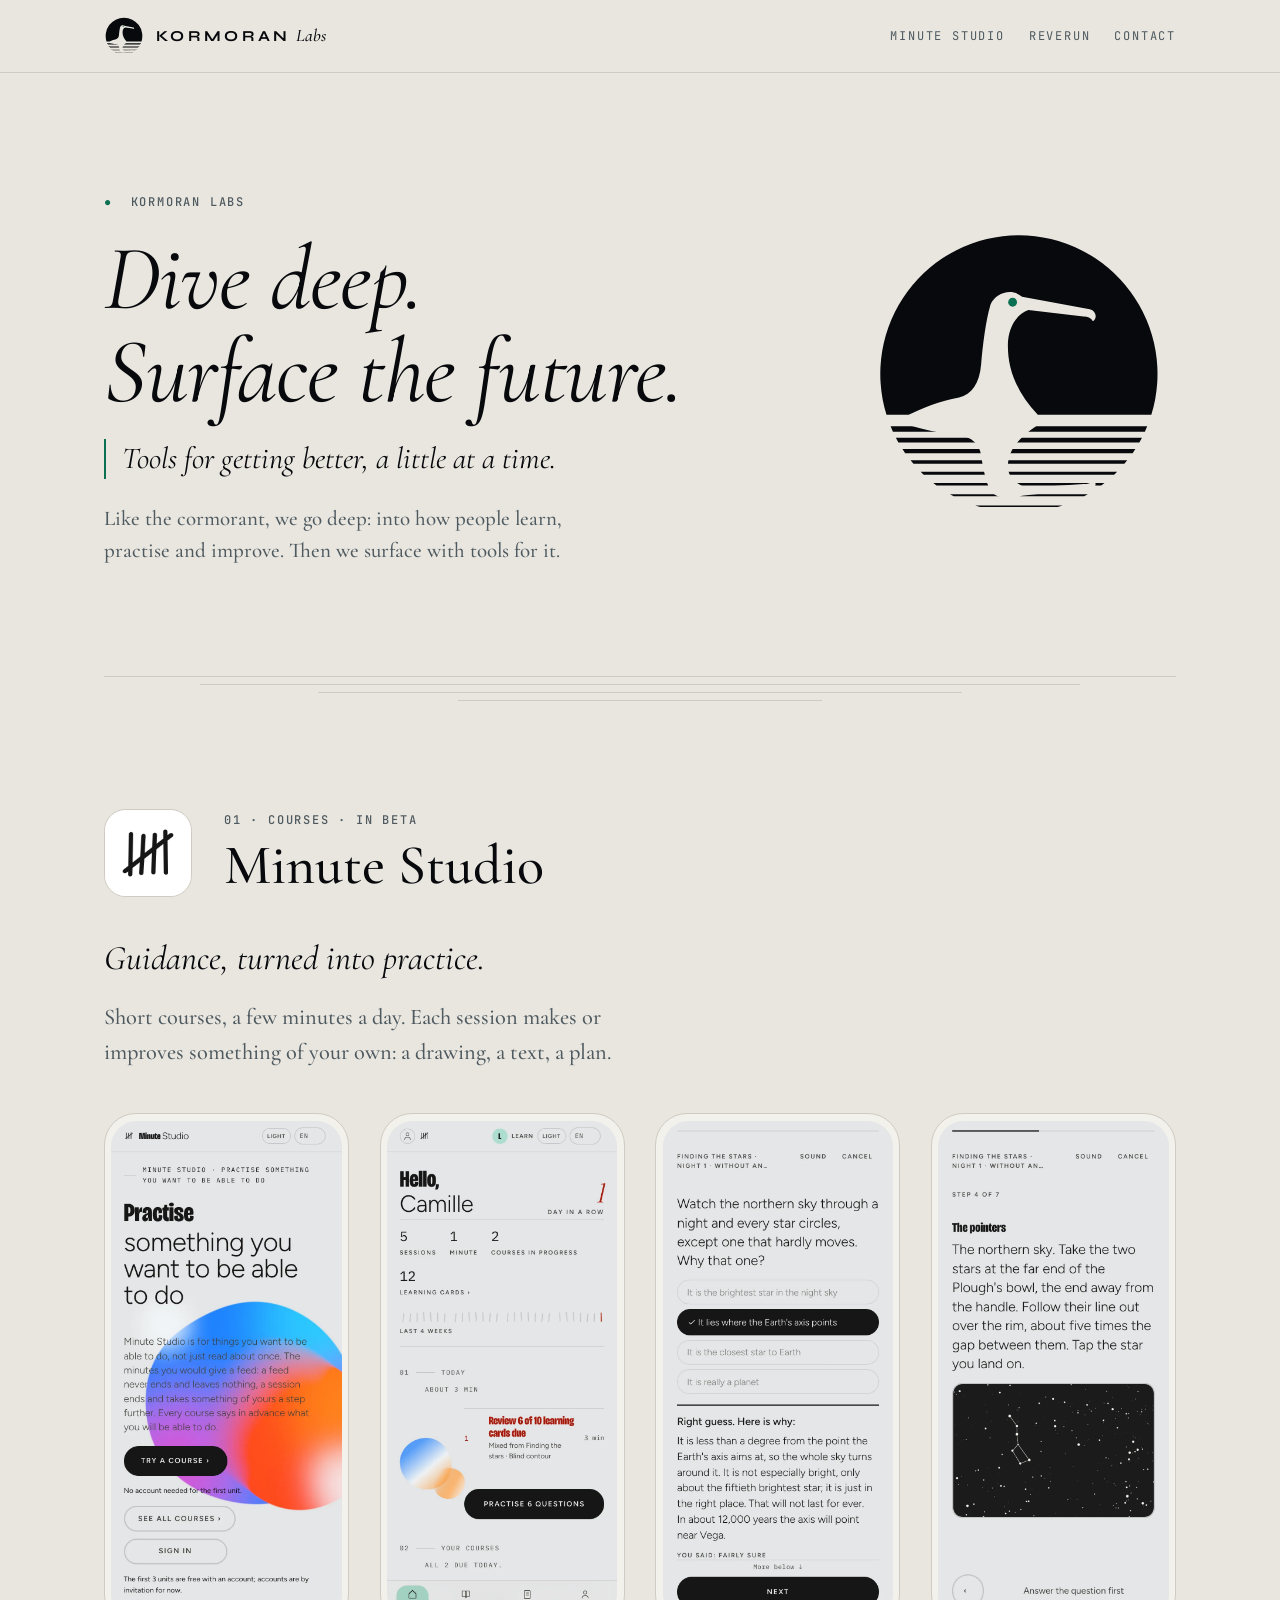
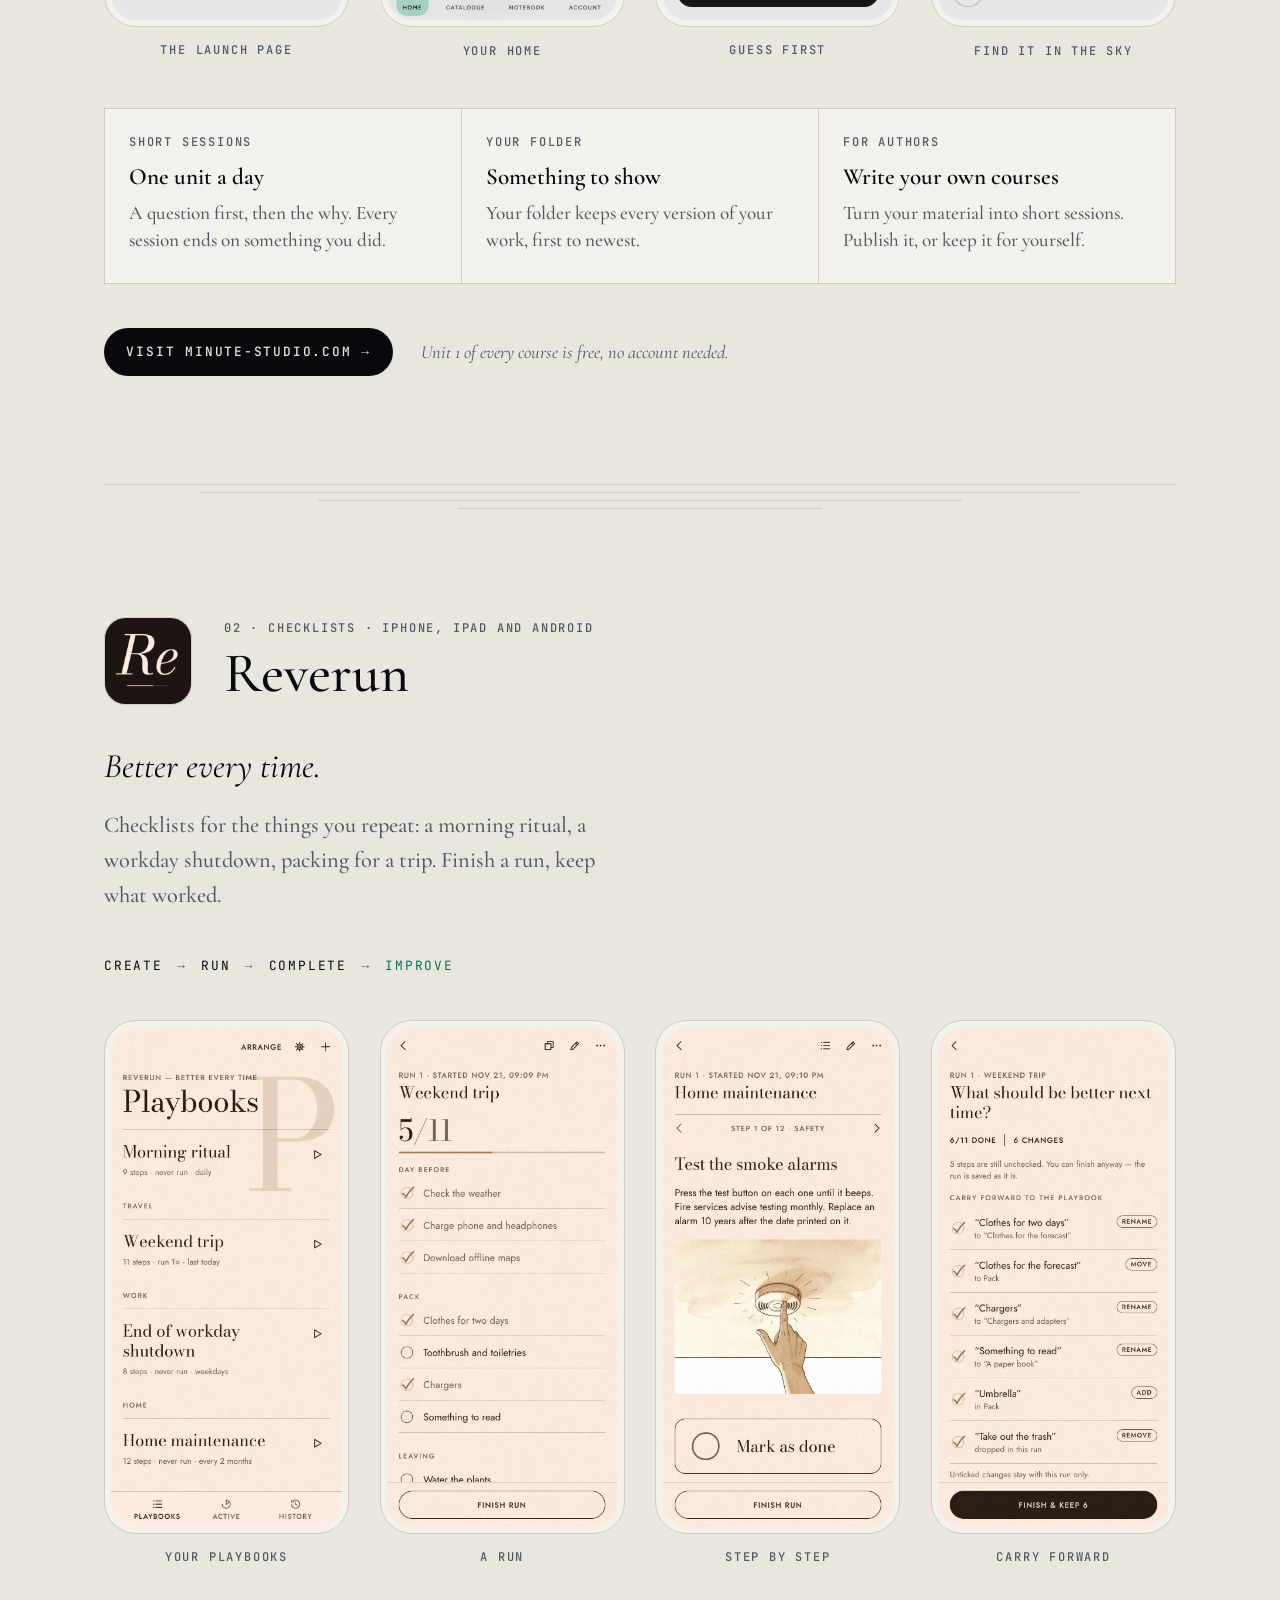
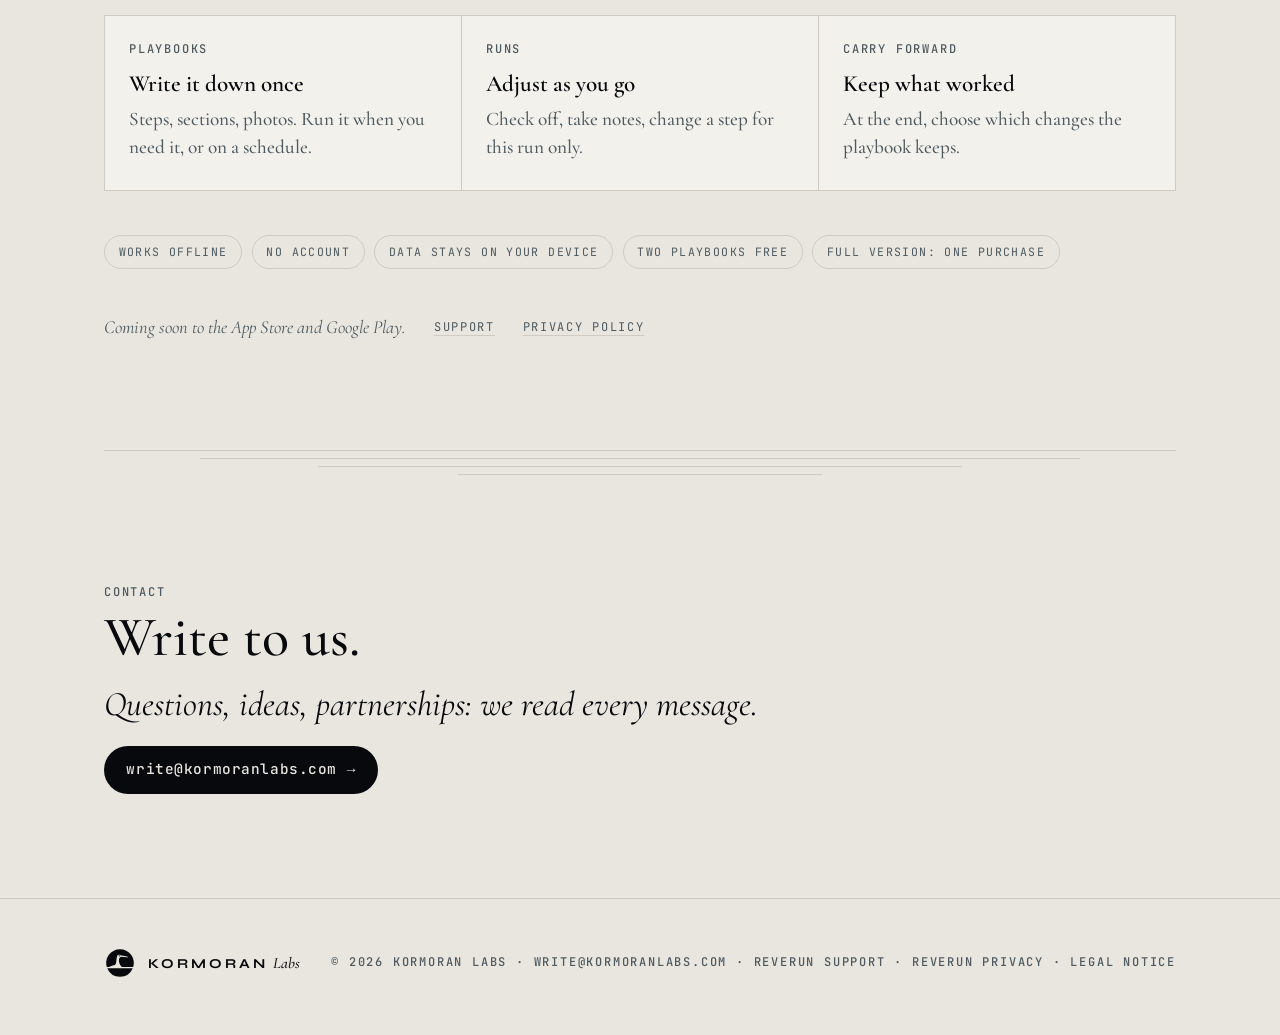
==== commit 4aac078f: "Add a legal notice and name the publisher legal/ is the mentions légales: Moritz Fontaine as a non-p" ====
--- a/index.html
+++ b/index.html
@@ -242,7 +242,7 @@
       <svg class="mark" aria-hidden="true"><use href="#kl-mark-small"/></svg>
       <span class="wordmark"><span class="k">Kormoran</span><span class="l">Labs</span></span>
     </a>
-    <p class="label">&copy; <span id="year">2026</span> Kormoran Labs &middot; <a href="mailto:write@kormoranlabs.com">write@kormoranlabs.com</a> &middot; <a href="/reverun/support/">Reverun support</a> &middot; <a href="/reverun/privacy/">Reverun privacy</a></p>
+    <p class="label">&copy; <span id="year">2026</span> Kormoran Labs &middot; <a href="mailto:write@kormoranlabs.com">write@kormoranlabs.com</a> &middot; <a href="/reverun/support/">Reverun support</a> &middot; <a href="/reverun/privacy/">Reverun privacy</a> &middot; <a href="/legal/">Legal notice</a></p>
   </div>
 </footer>
 
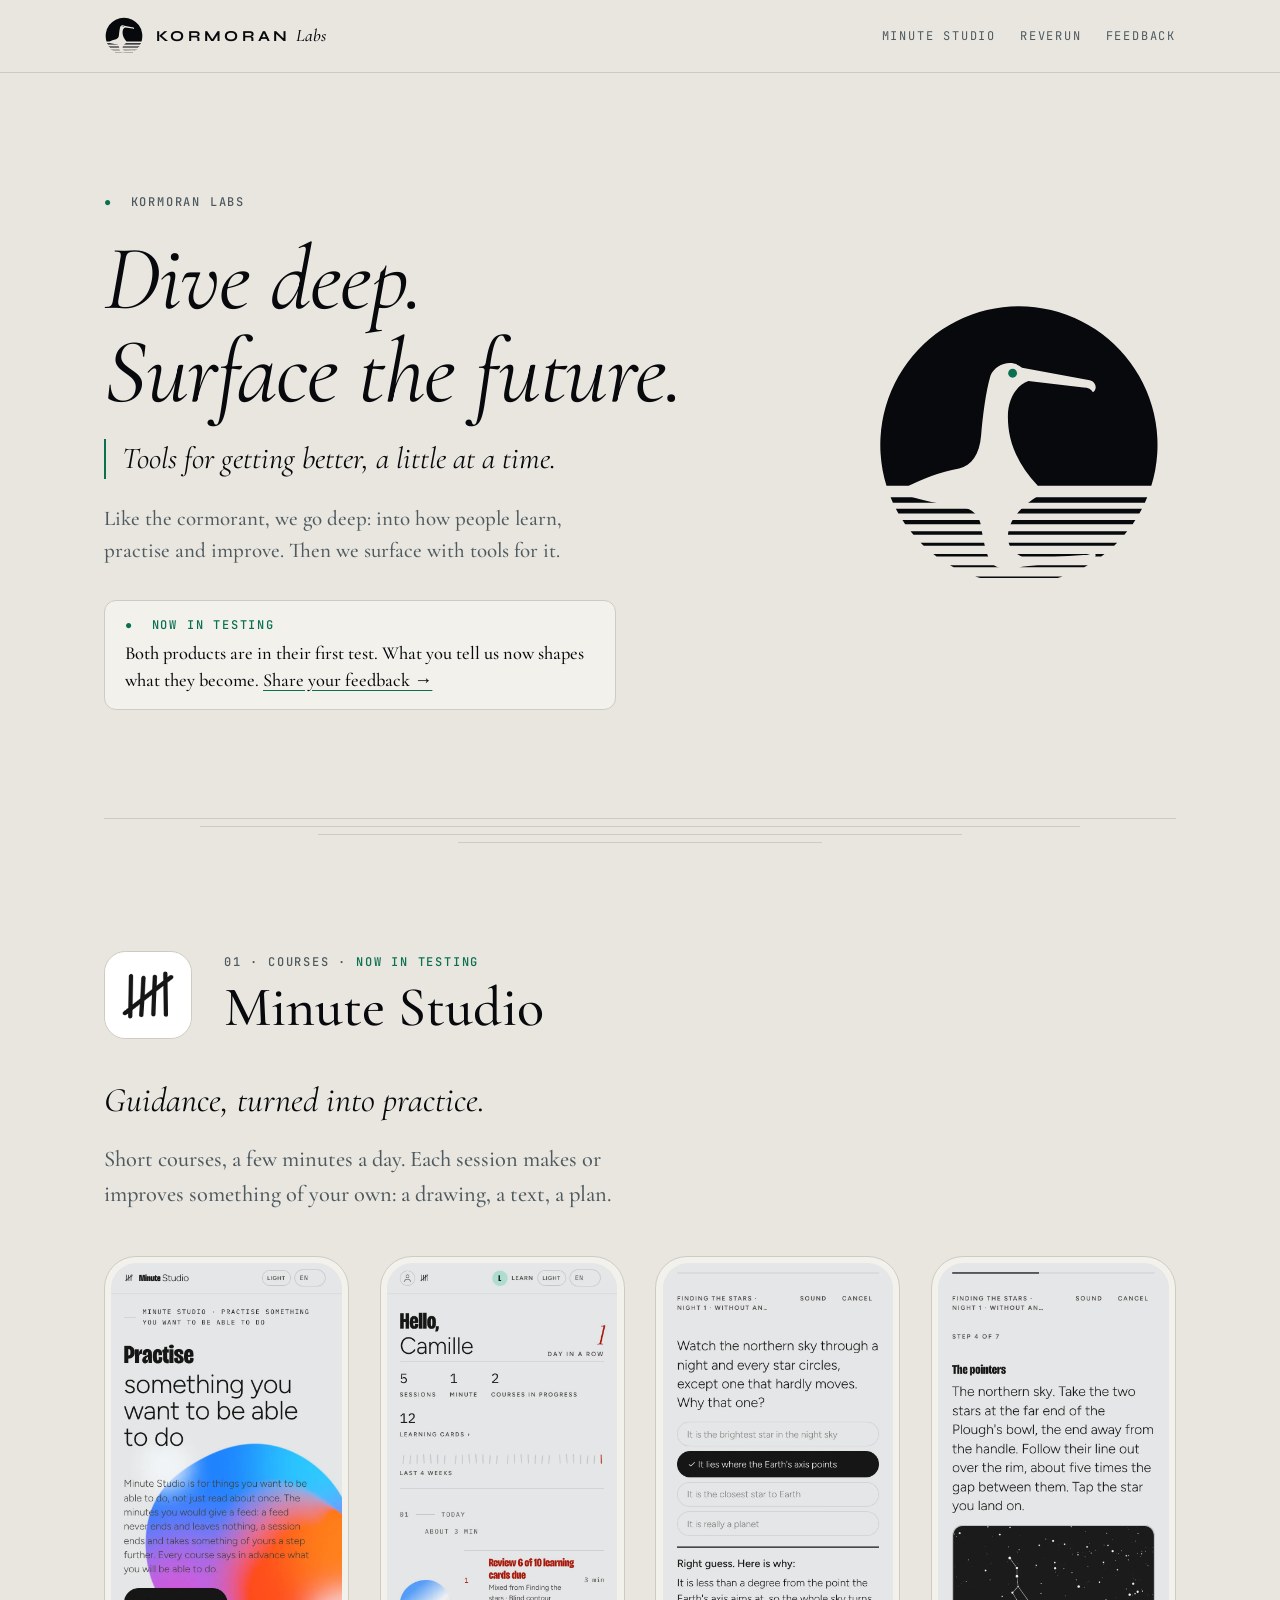
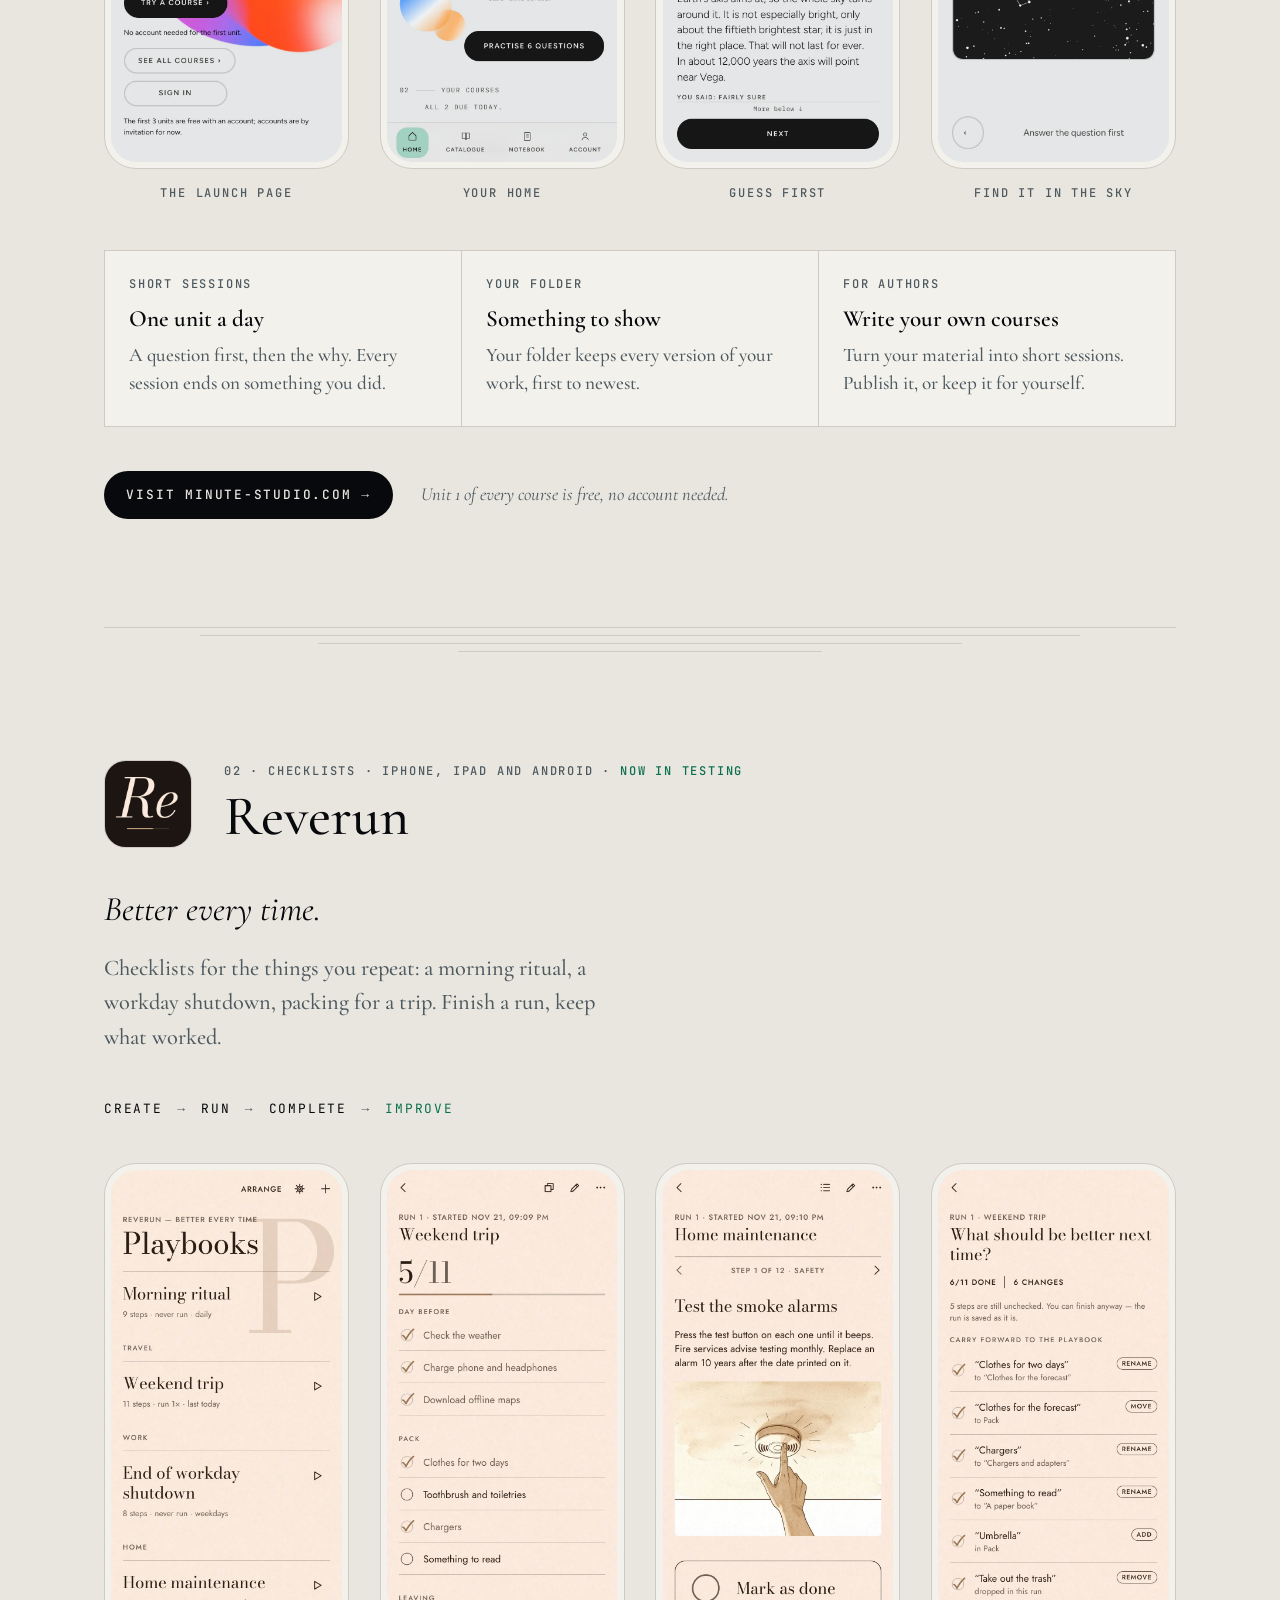
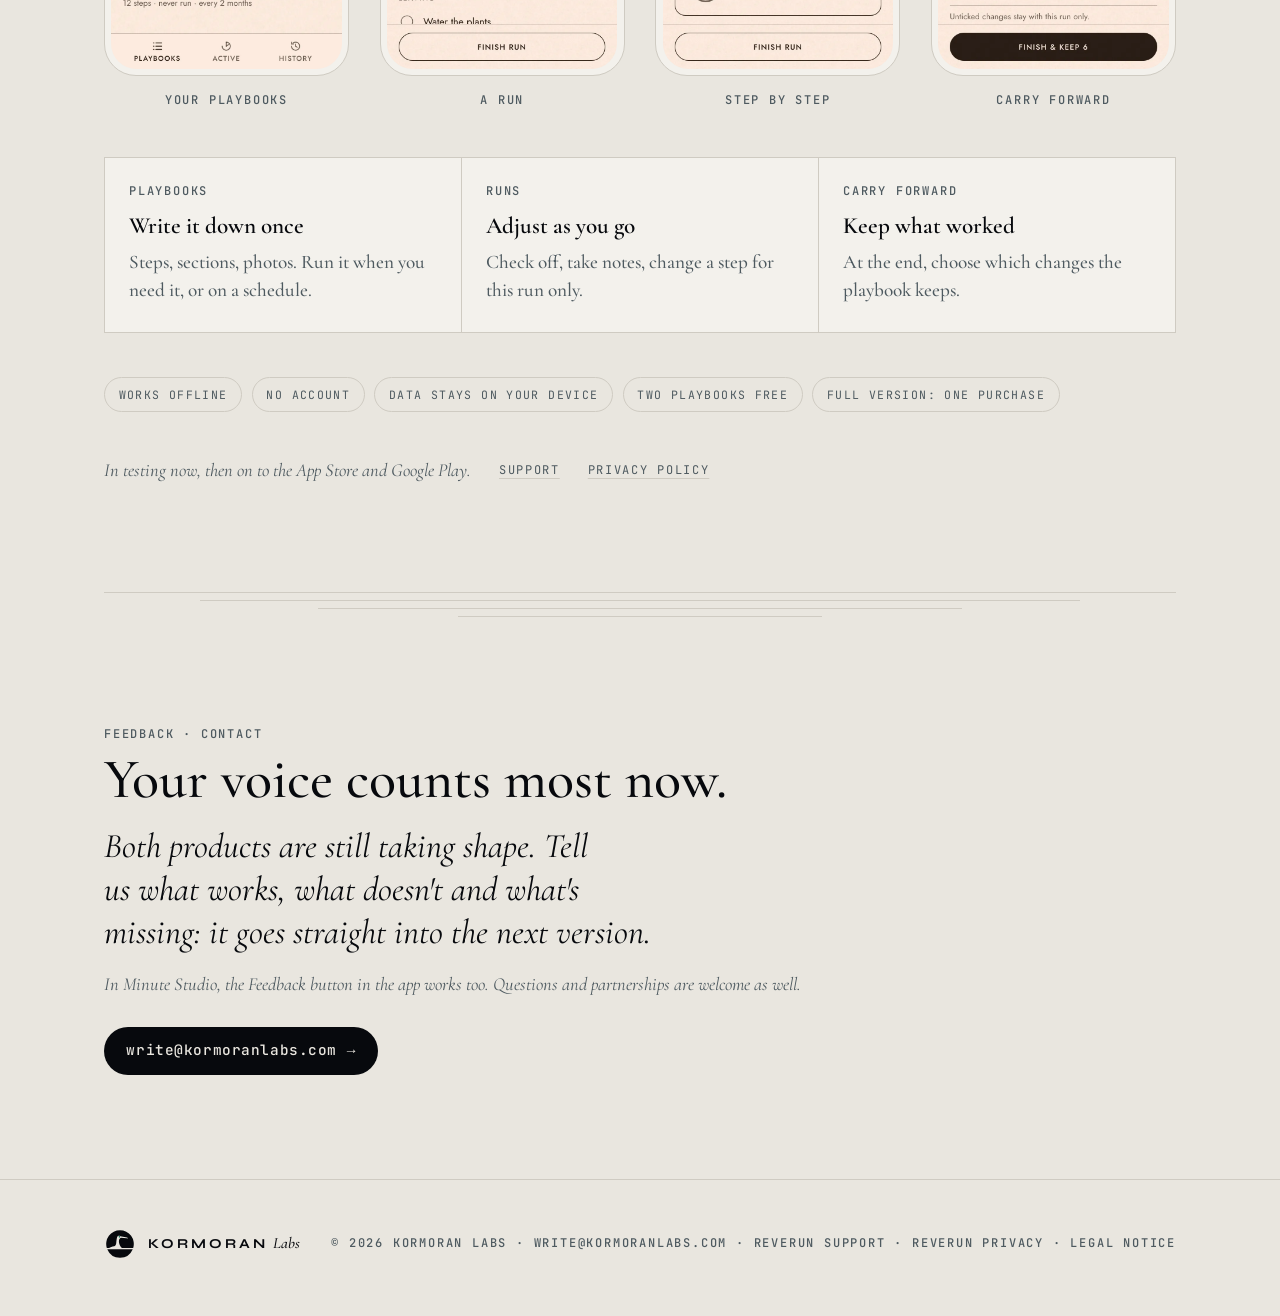
==== commit b125856d: "Say both products are in testing and invite feedback A testing notice in the hero, Now in testing on" ====
--- a/index.html
+++ b/index.html
@@ -50,7 +50,7 @@
     <nav aria-label="Products">
       <a href="#minute-studio">Minute Studio</a>
       <a href="#reverun">Reverun</a>
-      <a href="#contact">Contact</a>
+      <a href="#feedback">Feedback</a>
     </nav>
   </div>
 </header>
@@ -63,6 +63,7 @@
         <h1><span>Dive deep.</span> <span>Surface the future.</span></h1>
         <p class="tagline">Tools for getting better, a little at a time.</p>
         <p class="lede">Like the cormorant, we go deep: into how people learn, practise and improve. Then we surface with tools for it.</p>
+        <p class="testing"><span class="label"><span class="eye">&#9679;</span>&nbsp; Now in testing</span> <span>Both products are in their first test. What you tell us now shapes what they become. <a href="#feedback">Share your feedback&nbsp;&rarr;</a></span></p>
       </div>
       <svg class="mark" viewBox="4 4 192 192" role="img" aria-label="The Kormoran Labs mark: a cormorant before the moon, above the water"><use href="#kl-mark"/></svg>
     </div>
@@ -75,7 +76,7 @@
       <div class="product-head">
         <img class="product-icon" src="assets/minute-studio.png" width="88" height="88" alt="">
         <div>
-          <p class="label">01 &middot; Courses &middot; In beta</p>
+          <p class="label">01 &middot; Courses &middot; <span class="eye">Now in testing</span></p>
           <h2 id="ms-title">Minute Studio</h2>
         </div>
       </div>
@@ -144,7 +145,7 @@
       <div class="product-head">
         <img class="product-icon" src="assets/reverun.png" width="88" height="88" alt="">
         <div>
-          <p class="label">02 &middot; Checklists &middot; iPhone, iPad and Android</p>
+          <p class="label">02 &middot; Checklists &middot; iPhone, iPad and Android &middot; <span class="eye">Now in testing</span></p>
           <h2 id="rr-title">Reverun</h2>
         </div>
       </div>
@@ -215,7 +216,7 @@
       </ul>
 
       <div class="cta-row">
-        <p class="note">Coming soon to the App Store and Google Play.</p>
+        <p class="note">In testing now, then on to the App Store and Google Play.</p>
         <a class="text-link" href="/reverun/support/">Support</a>
         <a class="text-link" href="/reverun/privacy/">Privacy policy</a>
       </div>
@@ -224,13 +225,15 @@
 
   <div class="wrap" aria-hidden="true"><div class="water"><span></span><span></span><span></span><span></span></div></div>
 
-  <section class="product contact" id="contact" aria-labelledby="contact-title">
-    <div class="wrap">
-      <p class="label">Contact</p>
-      <h2 id="contact-title">Write to us.</h2>
-      <p class="claim">Questions, ideas, partnerships: we read every message.</p>
+  <span id="contact" aria-hidden="true"></span>
+  <section class="product contact" id="feedback" aria-labelledby="feedback-title">
+    <div class="wrap">
+      <p class="label">Feedback &middot; Contact</p>
+      <h2 id="feedback-title">Your voice counts most now.</h2>
+      <p class="claim">Both products are still taking shape. Tell us what works, what doesn't and what's missing: it goes straight into the next version.</p>
+      <p class="note feedback-hint">In Minute Studio, the Feedback button in the app works too. Questions and partnerships are welcome as well.</p>
       <div class="cta-row">
-        <a class="button email" href="mailto:write@kormoranlabs.com">write@kormoranlabs.com <span class="arrow" aria-hidden="true">&rarr;</span></a>
+        <a class="button email" href="mailto:write@kormoranlabs.com?subject=Feedback">write@kormoranlabs.com <span class="arrow" aria-hidden="true">&rarr;</span></a>
       </div>
     </div>
   </section>
--- a/assets/site.css
+++ b/assets/site.css
@@ -244,3 +244,15 @@
 
 /* No lonely last words in short text. */
 .lede, .product .body p, .points p, .claim, .note { text-wrap: pretty; }
+
+/* The testing notice in the hero: a quiet panel with the eye as the "live" dot. */
+.hero .testing {
+  margin: 2rem 0 0; max-width: 32rem; padding: 1rem 1.25rem;
+  border: 1px solid var(--hairline); border-radius: 0.75rem; background: var(--panel);
+  font-size: 1.15rem; font-weight: 500; line-height: 1.45; text-wrap: pretty;
+}
+.hero .testing .label { display: block; margin-bottom: 0.35rem; color: var(--accent); }
+.hero .testing a { white-space: nowrap; text-decoration-color: var(--accent); text-underline-offset: 0.2em; }
+.hero .testing a:hover { color: var(--accent); }
+.label .eye { color: var(--accent); }
+.feedback-hint { margin: -0.25rem 0 1.75rem; }
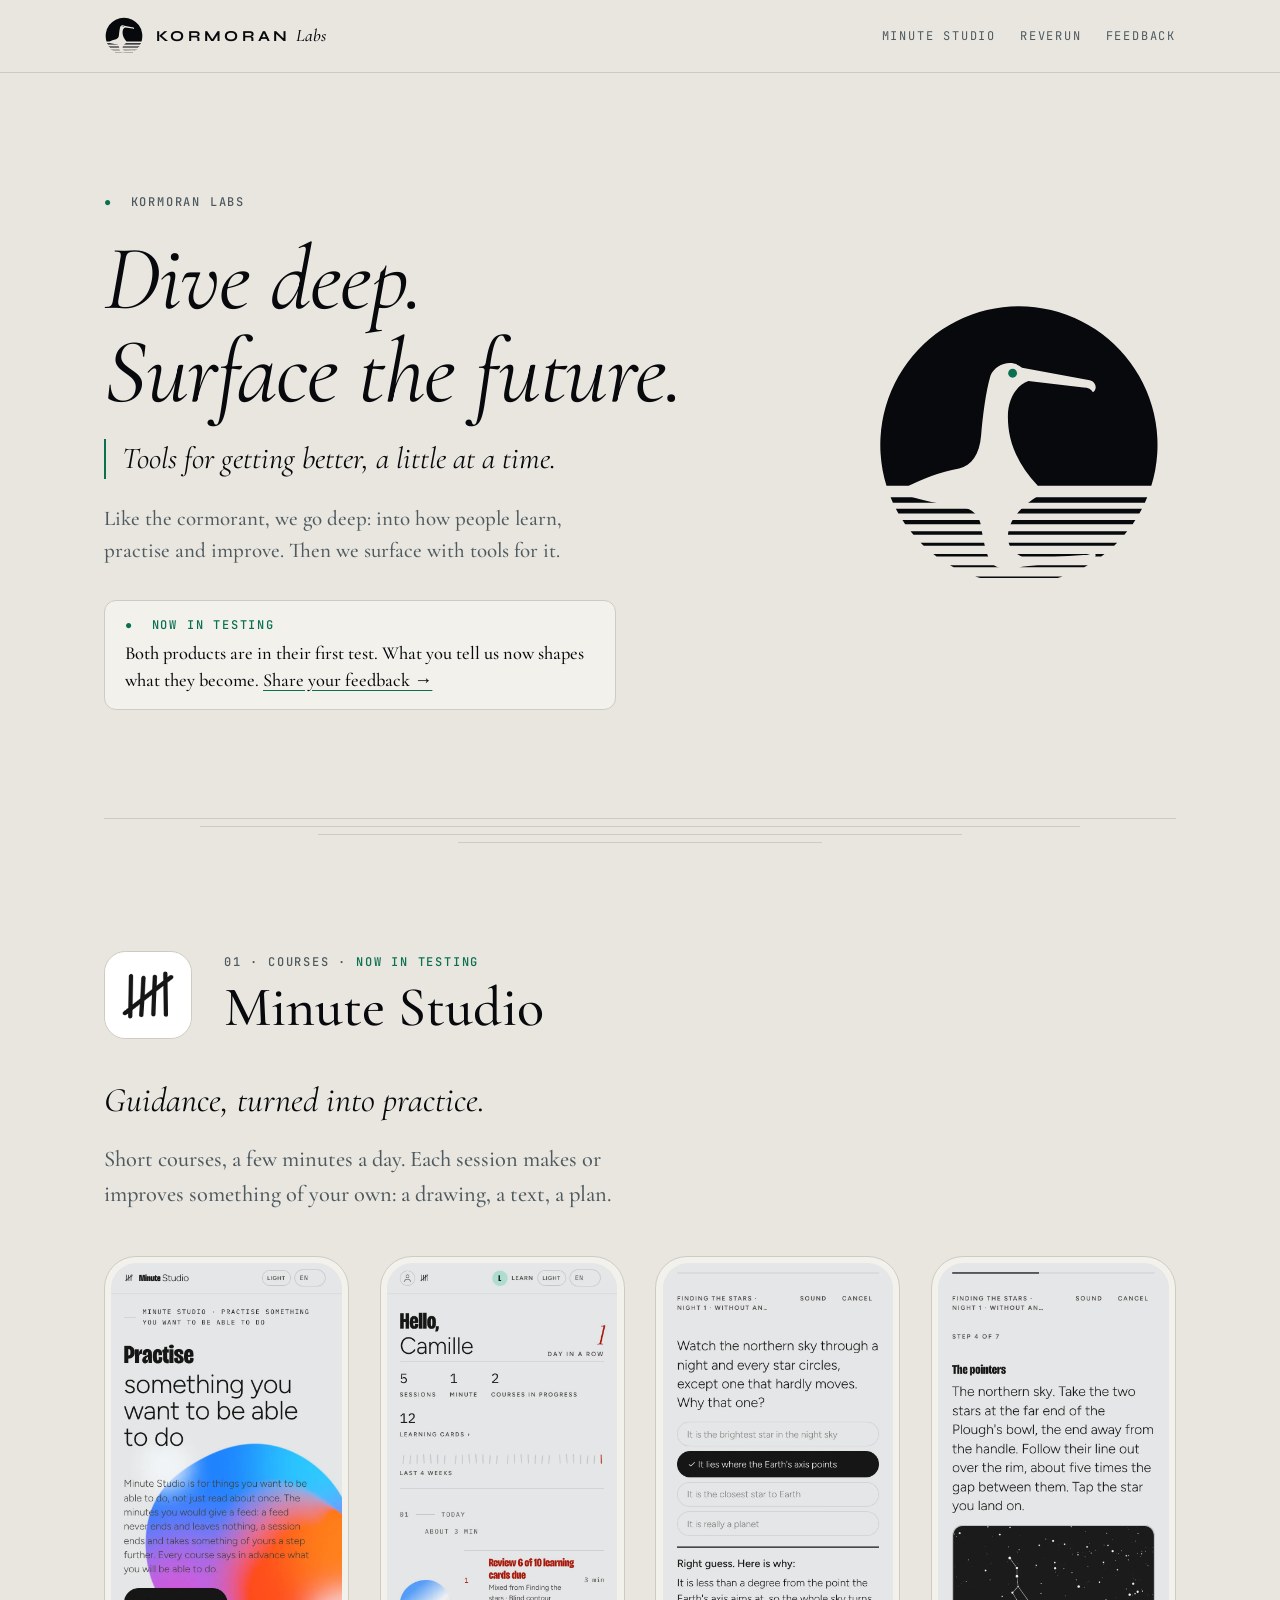
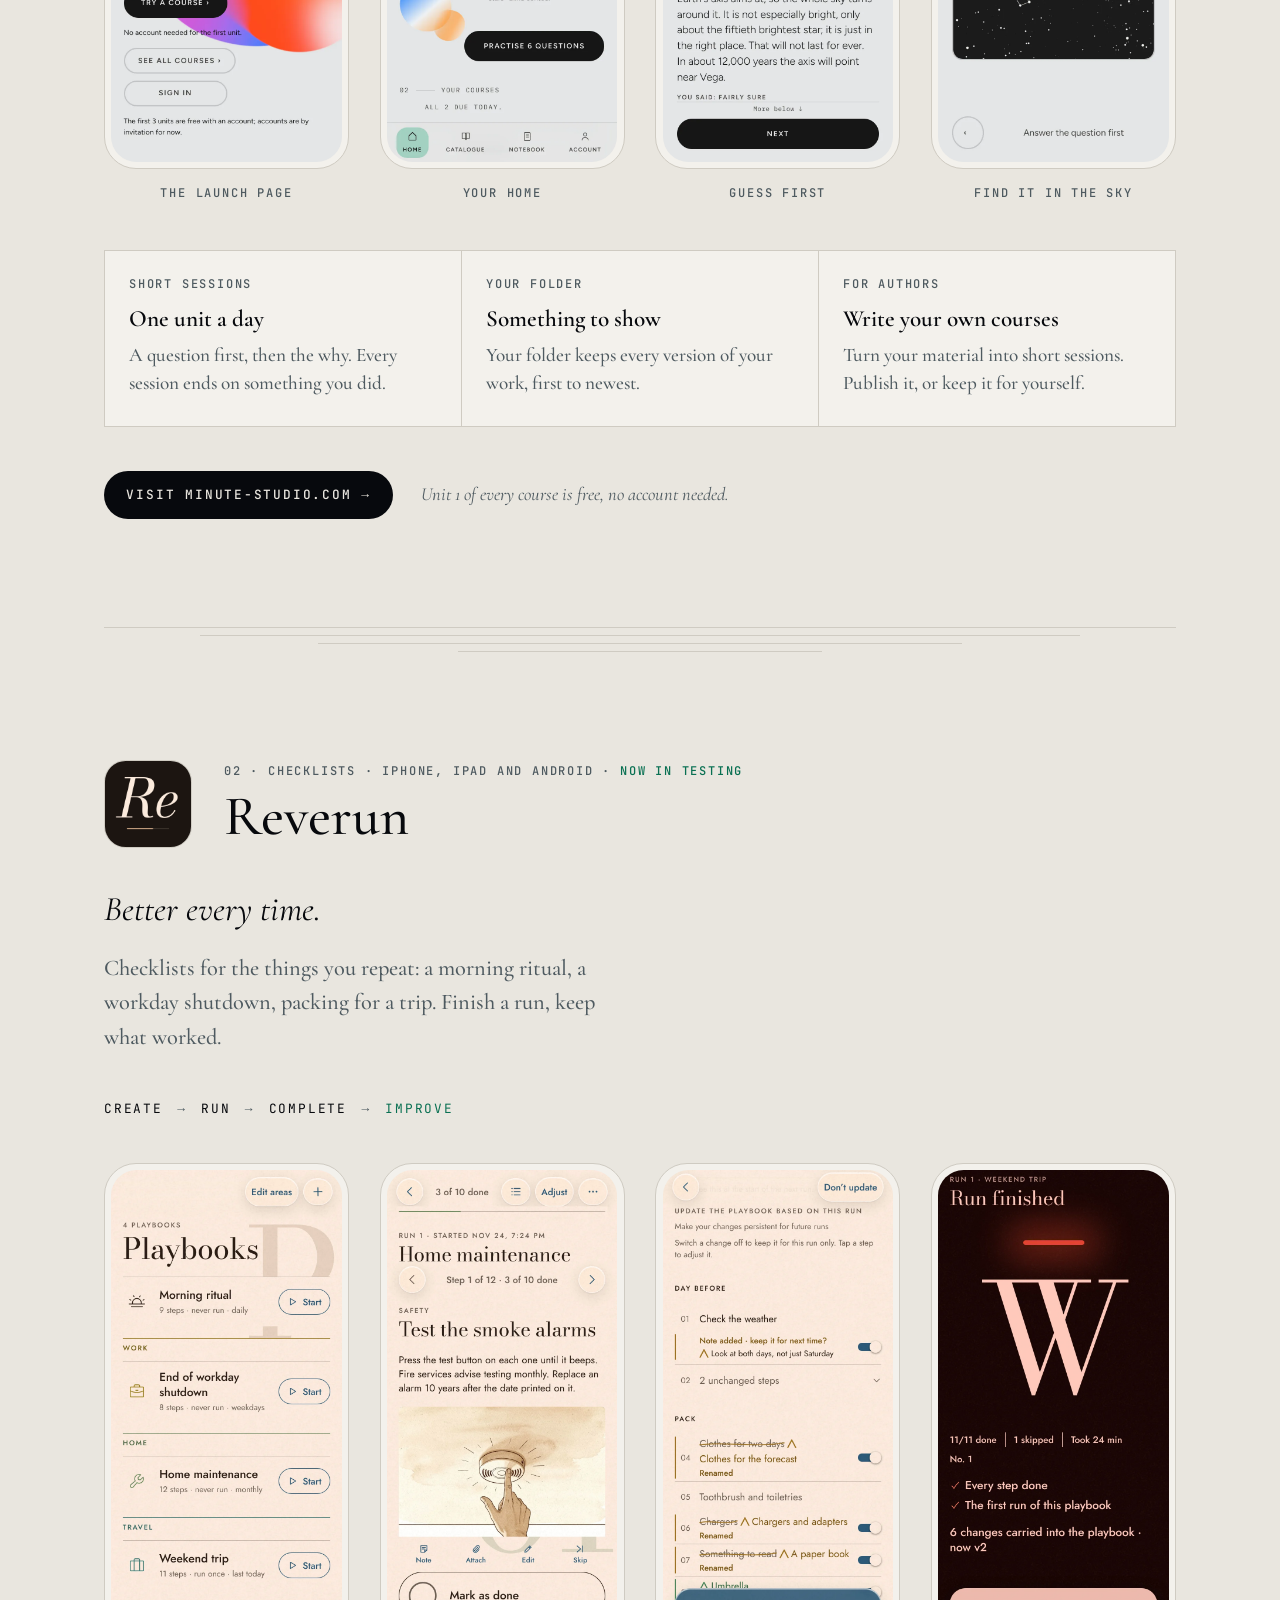
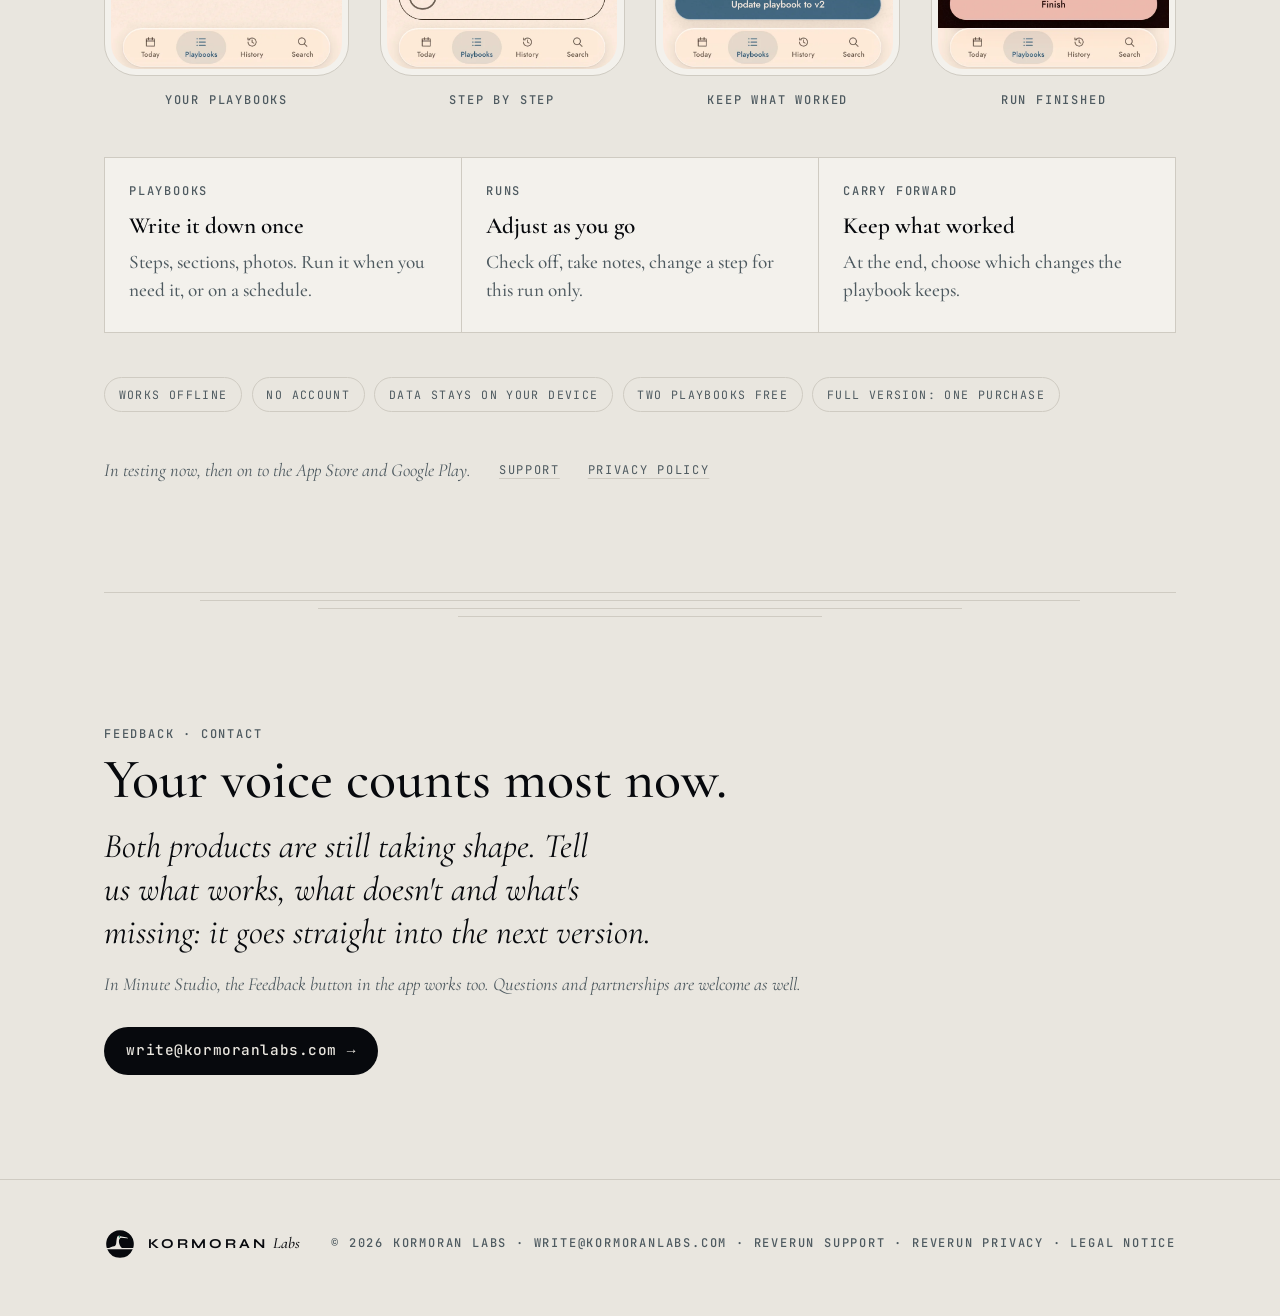
==== commit d4b09354: "Reverun: screens from the current build The library with icons and coloured areas, a step as a card," ====
--- a/index.html
+++ b/index.html
@@ -165,26 +165,26 @@
       <ul class="screens" aria-label="Reverun screens">
         <li>
           <figure>
-            <div class="phone"><img src="assets/screens/reverun-playbooks.webp" width="393" height="852" loading="lazy" decoding="async" alt="The playbook library: Morning ritual, Weekend trip, End of workday shutdown and Home maintenance, filed by area."></div>
+            <div class="phone"><img src="assets/screens/reverun-playbooks.webp" width="393" height="852" loading="lazy" decoding="async" alt="The playbook library: Morning ritual, End of workday shutdown, Home maintenance and Weekend trip, each with its icon, filed by coloured area, with a Start button beside each."></div>
             <figcaption class="label">Your playbooks</figcaption>
           </figure>
         </li>
         <li>
           <figure>
-            <div class="phone"><img src="assets/screens/reverun-run.webp" width="393" height="852" loading="lazy" decoding="async" alt="A Weekend trip run in progress, five of eleven steps checked off."></div>
-            <figcaption class="label">A run</figcaption>
-          </figure>
-        </li>
-        <li>
-          <figure>
-            <div class="phone"><img src="assets/screens/reverun-card.webp" width="393" height="852" loading="lazy" decoding="async" alt="A step shown as a card: test the smoke alarms, with an illustration and a button to mark it done."></div>
+            <div class="phone"><img src="assets/screens/reverun-card.webp" width="393" height="852" loading="lazy" decoding="async" alt="A step shown as a card in a Home maintenance run, three of ten done: test the smoke alarms, with an illustration and a button to mark it done."></div>
             <figcaption class="label">Step by step</figcaption>
           </figure>
         </li>
         <li>
           <figure>
-            <div class="phone"><img src="assets/screens/reverun-review.webp" width="393" height="852" loading="lazy" decoding="async" alt="The review at the end of a run: what should be better next time, with the changes to carry forward to the playbook."></div>
-            <figcaption class="label">Carry forward</figcaption>
+            <div class="phone"><img src="assets/screens/reverun-review.webp" width="393" height="852" loading="lazy" decoding="async" alt="The wrap-up at the end of a Weekend trip run: the note, renames and new step from this run, each with a switch to keep it for next time, and a button to update the playbook to version 2."></div>
+            <figcaption class="label">Keep what worked</figcaption>
+          </figure>
+        </li>
+        <li>
+          <figure>
+            <div class="phone"><img src="assets/screens/reverun-finished.webp" width="393" height="852" loading="lazy" decoding="async" alt="Run finished, on a dark page with a large W: eleven of eleven done, took 24 minutes, every step done, six changes carried into the playbook, now version 2."></div>
+            <figcaption class="label">Run finished</figcaption>
           </figure>
         </li>
       </ul>
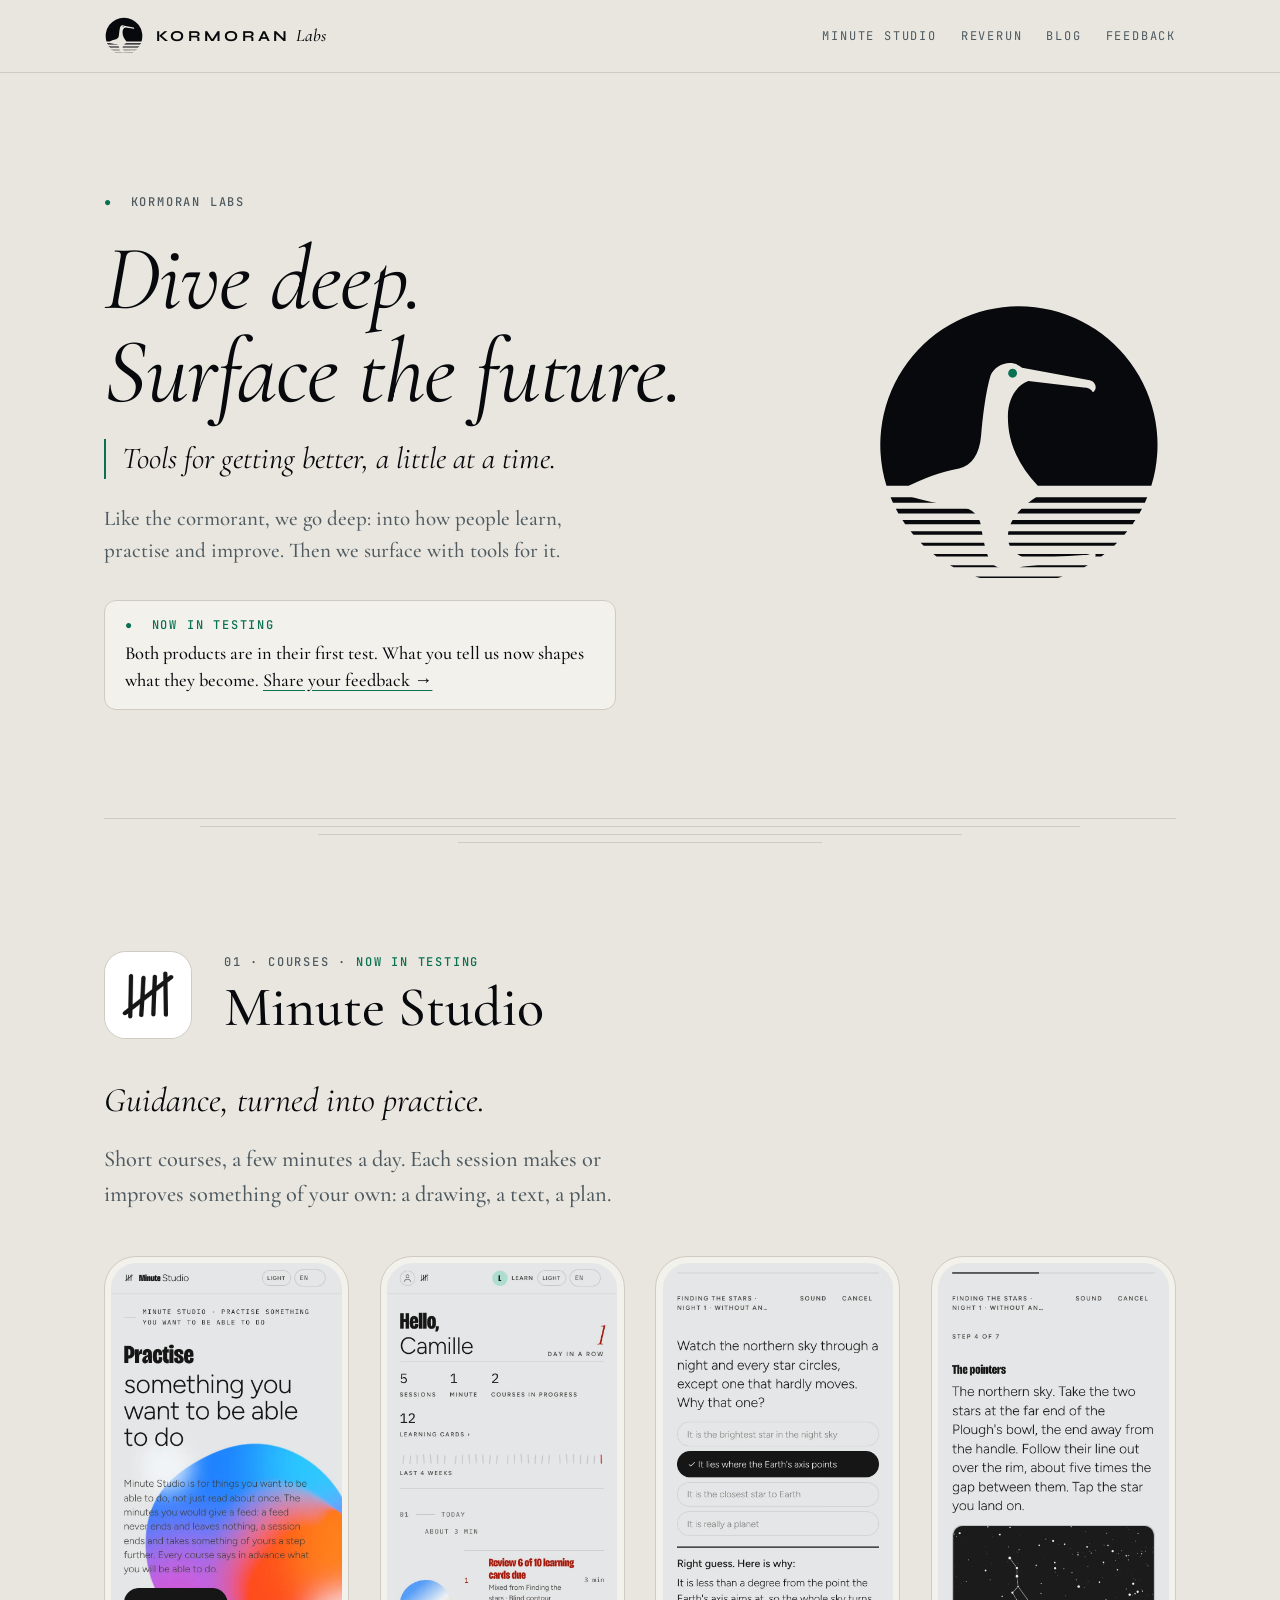
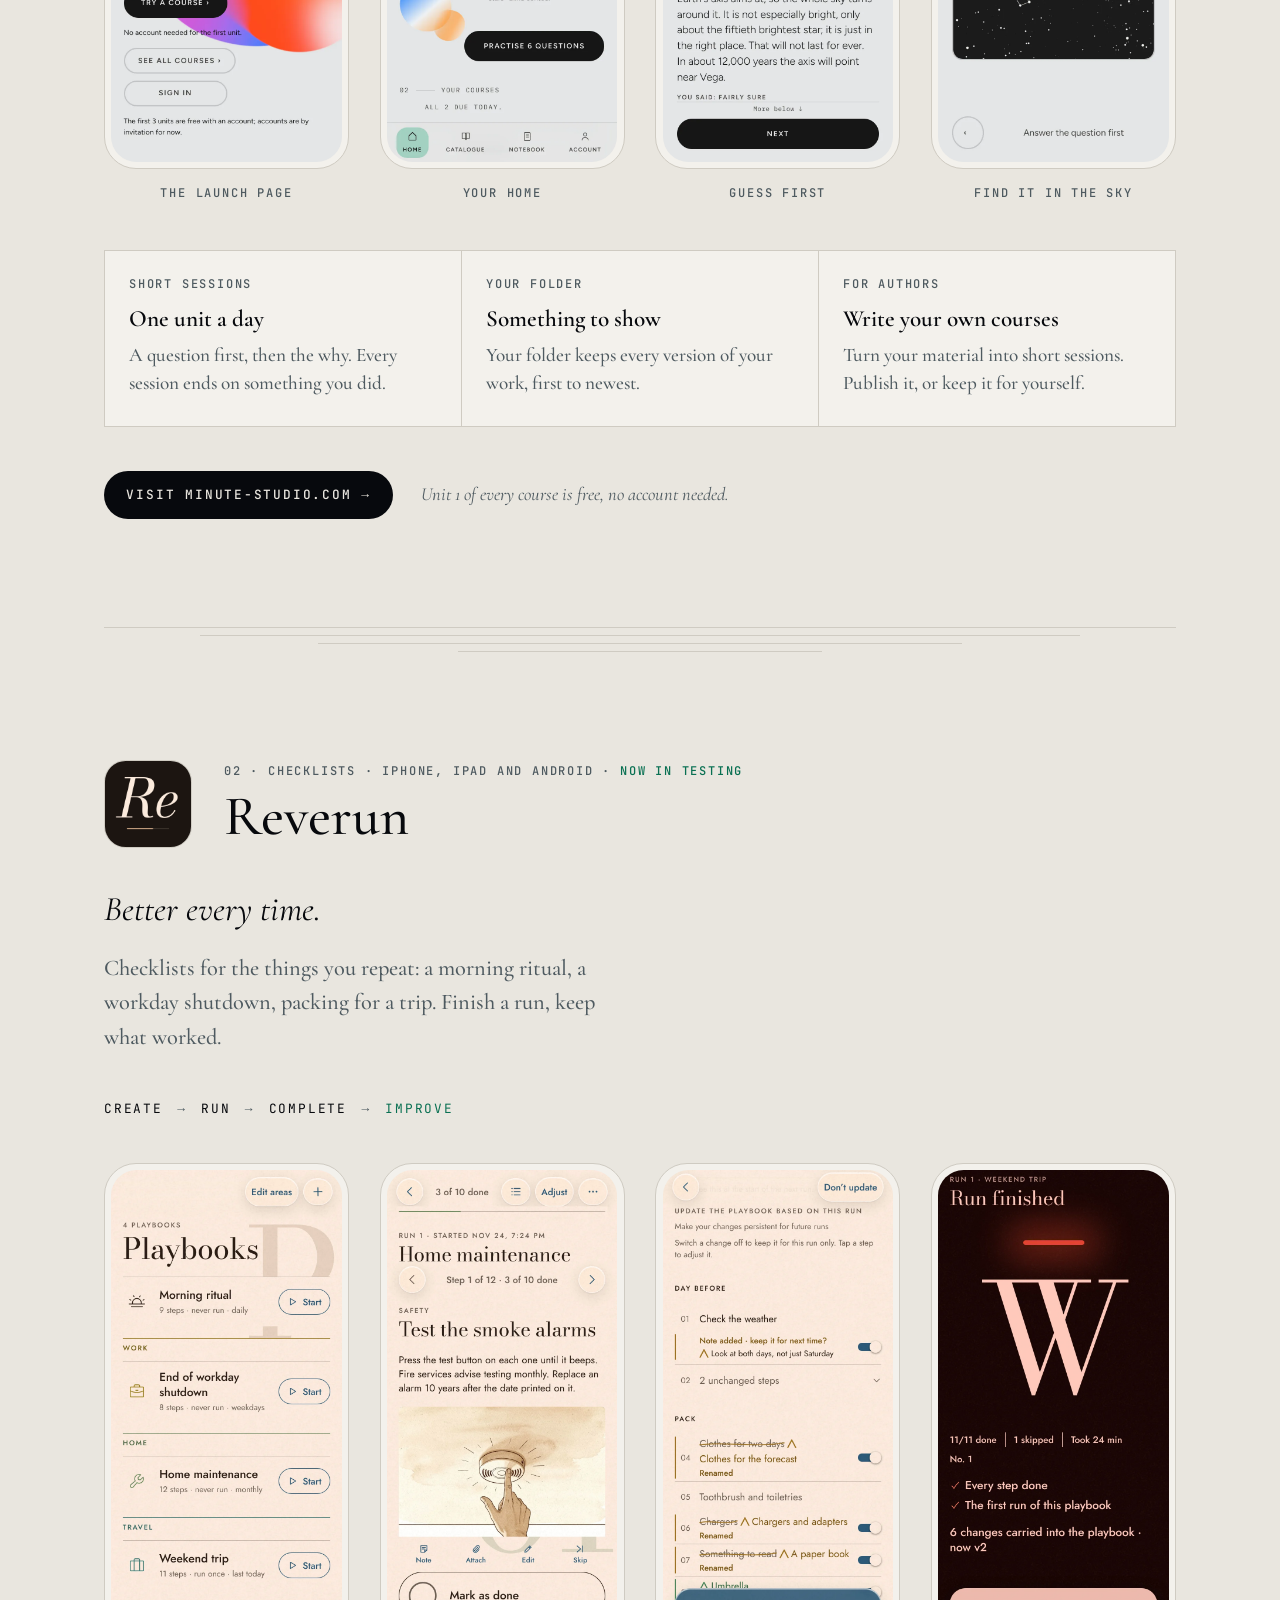
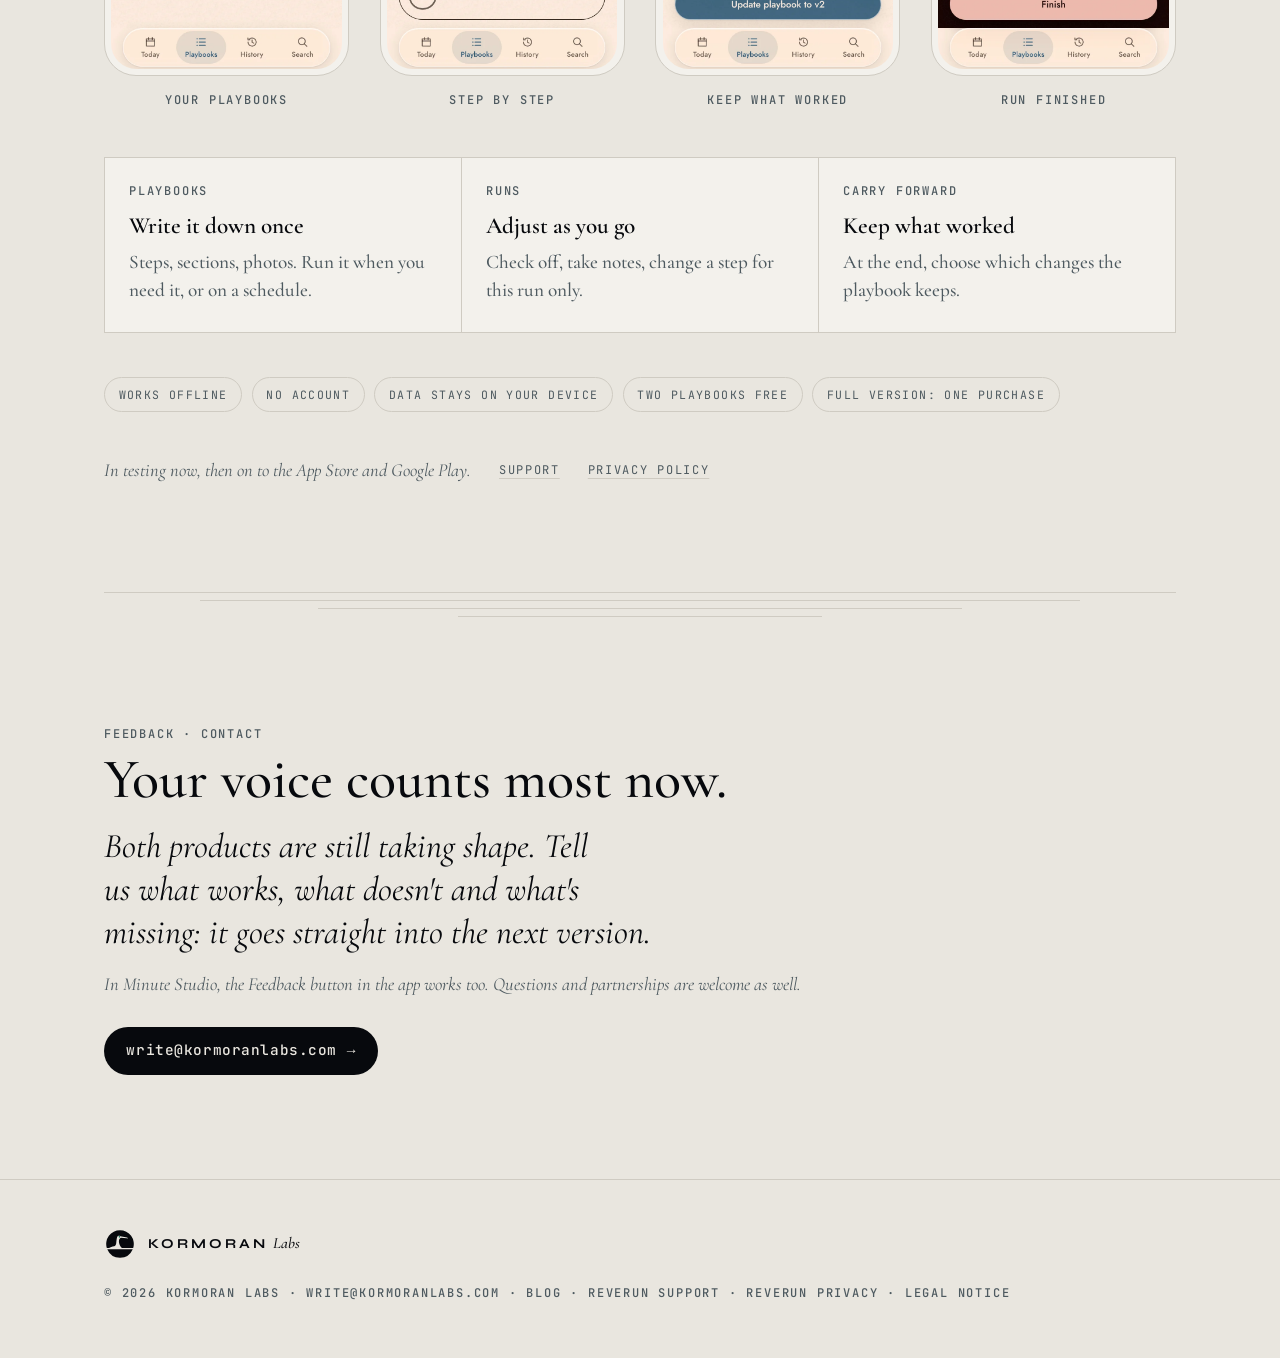
==== commit 8387cabb: "Add a blog: index, first post and Atom feed The blog lives under /blog/: a list of posts, one folder" ====
--- a/index.html
+++ b/index.html
@@ -10,6 +10,7 @@
 <link rel="canonical" href="https://www.kormoranlabs.com/">
 <link rel="icon" href="/favicon.svg" type="image/svg+xml">
 <link rel="icon" href="/favicon.ico" sizes="any">
+<link rel="alternate" type="application/atom+xml" title="Kormoran Labs blog" href="/blog/feed.xml">
 <link rel="apple-touch-icon" href="/apple-touch-icon-180.png">
 <meta property="og:type" content="website">
 <meta property="og:title" content="Kormoran Labs: Dive deep. Surface the future.">
@@ -47,9 +48,10 @@
       <svg class="mark" aria-hidden="true"><use href="#kl-mark"/></svg>
       <span class="wordmark"><span class="k">Kormoran</span><span class="l">Labs</span></span>
     </a>
-    <nav aria-label="Products">
+    <nav aria-label="Main">
       <a href="#minute-studio">Minute Studio</a>
       <a href="#reverun">Reverun</a>
+      <a href="/blog/">Blog</a>
       <a href="#feedback">Feedback</a>
     </nav>
   </div>
@@ -245,7 +247,7 @@
       <svg class="mark" aria-hidden="true"><use href="#kl-mark-small"/></svg>
       <span class="wordmark"><span class="k">Kormoran</span><span class="l">Labs</span></span>
     </a>
-    <p class="label">&copy; <span id="year">2026</span> Kormoran Labs &middot; <a href="mailto:write@kormoranlabs.com">write@kormoranlabs.com</a> &middot; <a href="/reverun/support/">Reverun support</a> &middot; <a href="/reverun/privacy/">Reverun privacy</a> &middot; <a href="/legal/">Legal notice</a></p>
+    <p class="label">&copy; <span id="year">2026</span> Kormoran Labs &middot; <a href="mailto:write@kormoranlabs.com">write@kormoranlabs.com</a> &middot; <a href="/blog/">Blog</a> &middot; <a href="/reverun/support/">Reverun support</a> &middot; <a href="/reverun/privacy/">Reverun privacy</a> &middot; <a href="/legal/">Legal notice</a></p>
   </div>
 </footer>
 
--- a/assets/site.css
+++ b/assets/site.css
@@ -94,10 +94,16 @@
   color: var(--muted); text-decoration: none; padding: 0.5rem 0;
 }
 .top nav a:hover { color: var(--text); }
+.top nav a[aria-current="page"] { color: var(--text); }
 @media (max-width: 40rem) {
   .brand .wordmark { display: none; }
   .top nav { gap: 1rem; }
-  .top nav a { font-size: 0.7rem; letter-spacing: 0.1em; }
+  .top nav a { font-size: 0.7rem; letter-spacing: 0.1em; white-space: nowrap; }
+}
+/* The narrowest phones: four links in two tidy rows rather than a word broken in two. */
+@media (max-width: 26rem) {
+  .top nav { flex-wrap: wrap; justify-content: flex-end; column-gap: 1rem; row-gap: 0; }
+  .top nav a { padding: 0.3rem 0; }
 }
 
 /* Hero */
@@ -256,3 +262,34 @@
 .hero .testing a:hover { color: var(--accent); }
 .label .eye { color: var(--accent); }
 .feedback-hint { margin: -0.25rem 0 1.75rem; }
+
+/* Blog: the index of posts and a post, one readable column like the legal pages. */
+.blog { padding: clamp(3rem, 8vw, 5.5rem) 0 clamp(4rem, 9vw, 6rem); }
+.blog .wrap > * { max-width: 42rem; }
+.blog h1 {
+  font-family: var(--serif); font-style: italic; font-weight: 400;
+  font-size: clamp(2.4rem, 6vw, 4rem); line-height: 1.05; margin: 1rem 0 1rem; text-wrap: balance;
+}
+.blog .summary {
+  font-style: italic; font-size: clamp(1.35rem, 2.4vw, 1.6rem); line-height: 1.45; text-wrap: pretty;
+  padding-left: 1rem; border-left: 2px solid var(--accent); margin: 0 0 2.5rem;
+}
+.blog .label a { text-decoration: none; }
+.blog .label a:hover { color: var(--text); }
+
+.posts { list-style: none; margin: 0 0 2.5rem; padding: 0; border-top: 1px solid var(--hairline); }
+.posts li { border-bottom: 1px solid var(--hairline); padding: 1.75rem 0; }
+.posts h2 { font-family: var(--serif); font-weight: 500; font-size: clamp(1.7rem, 3.4vw, 2.2rem); line-height: 1.15; margin: 0.5rem 0 0.5rem; text-wrap: balance; }
+.posts h2 a { text-decoration: none; }
+.posts h2 a:hover { color: var(--accent); }
+.posts p:not(.label) { margin: 0; color: var(--muted); font-weight: 500; text-wrap: pretty; }
+
+.post h2 {
+  font-family: var(--serif); font-weight: 600; font-size: 1.6rem; line-height: 1.2;
+  margin: 2.5rem 0 0.75rem;
+}
+.post p { margin: 0 0 1em; text-wrap: pretty; }
+.post p a:not(.button) { text-decoration-color: var(--accent); text-underline-offset: 0.2em; }
+.post p a:not(.button):hover { color: var(--accent); }
+.post .post-end { margin: 2.5rem 0 3rem; }
+.post .post-back { padding-top: 2rem; border-top: 1px solid var(--hairline); }
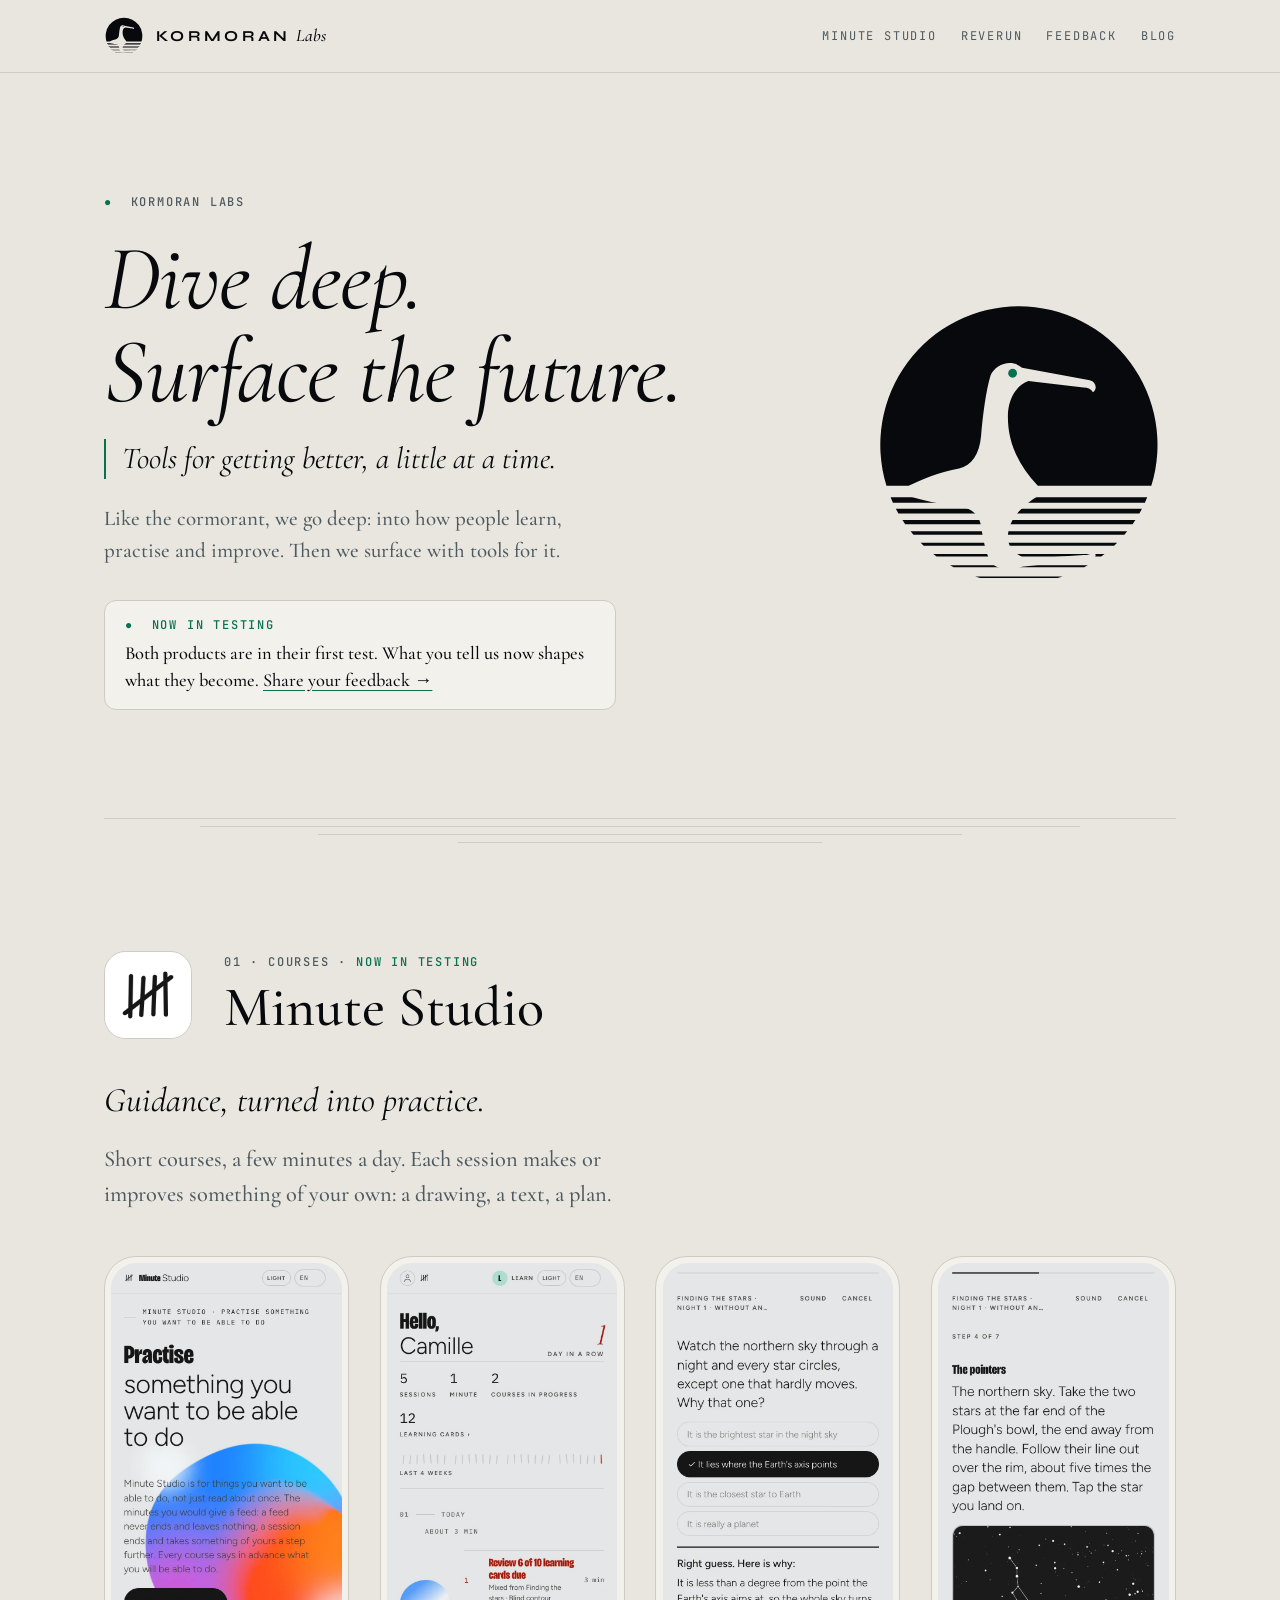
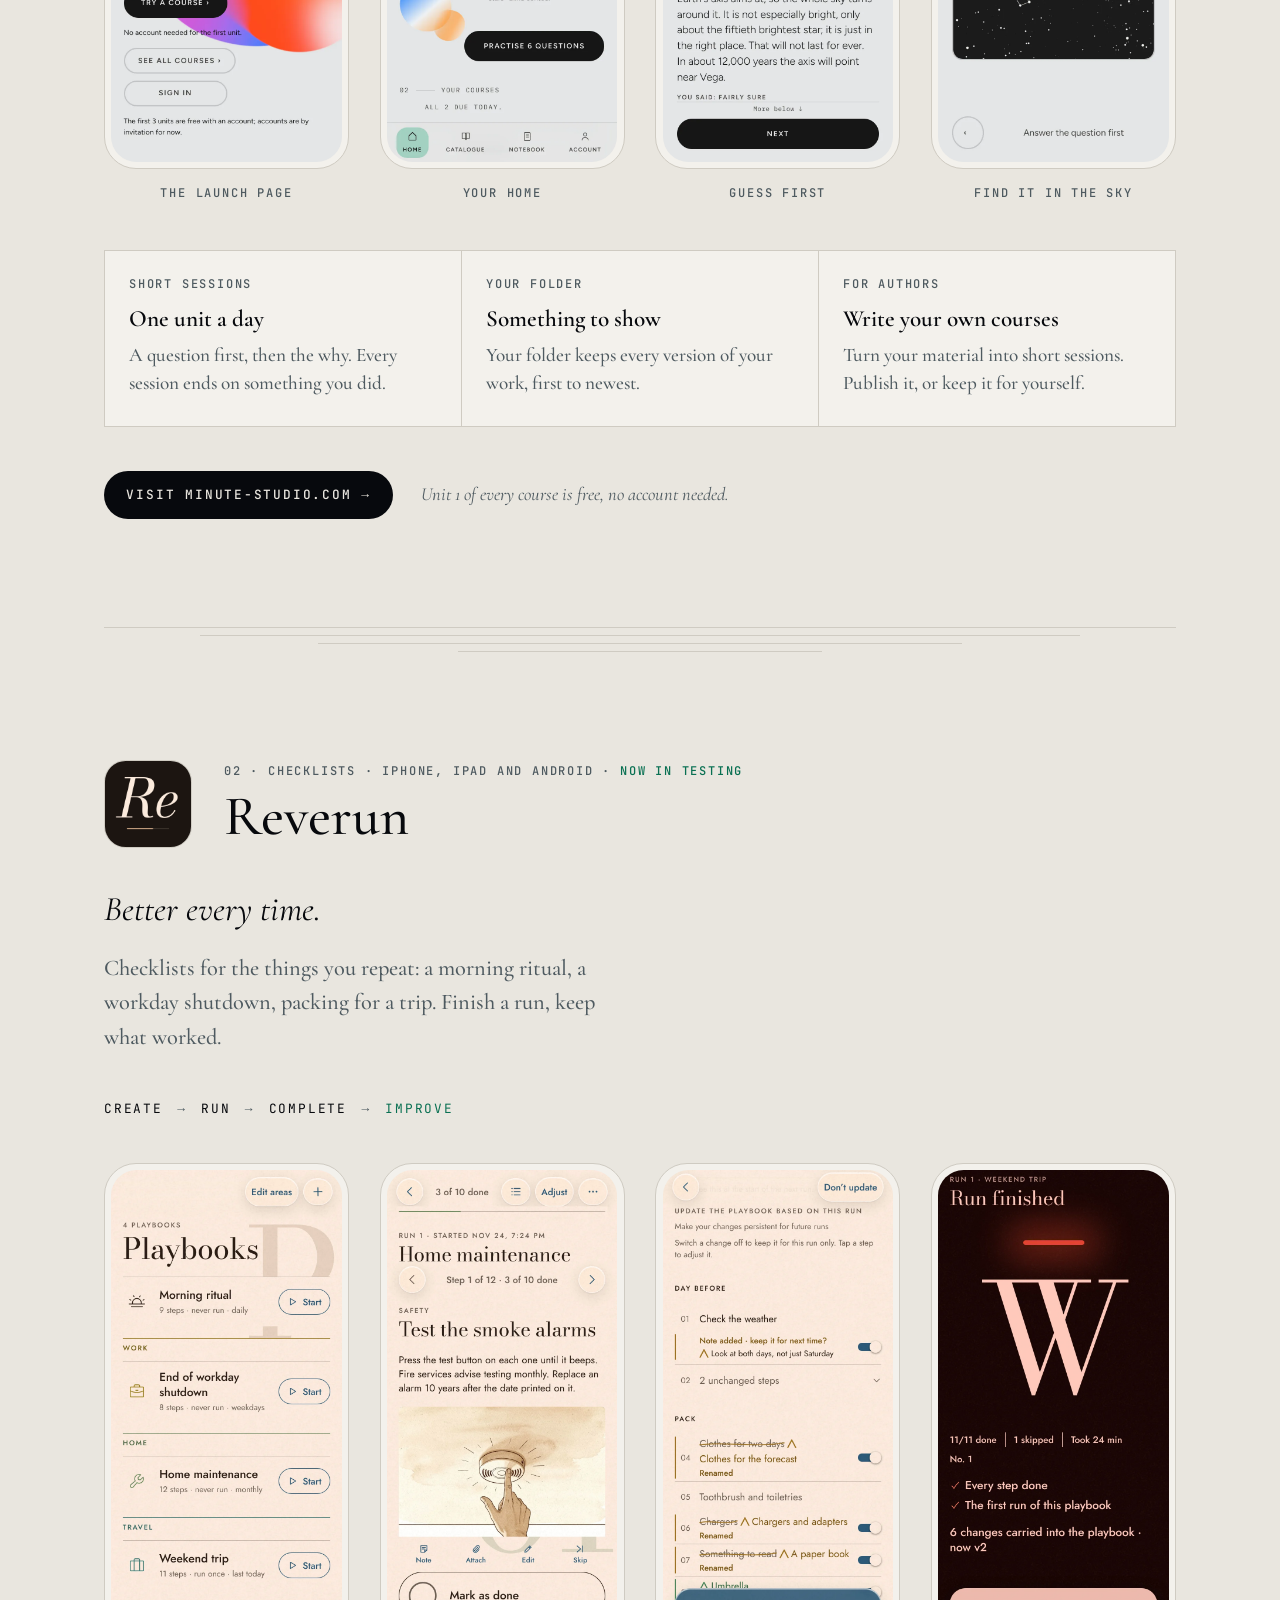
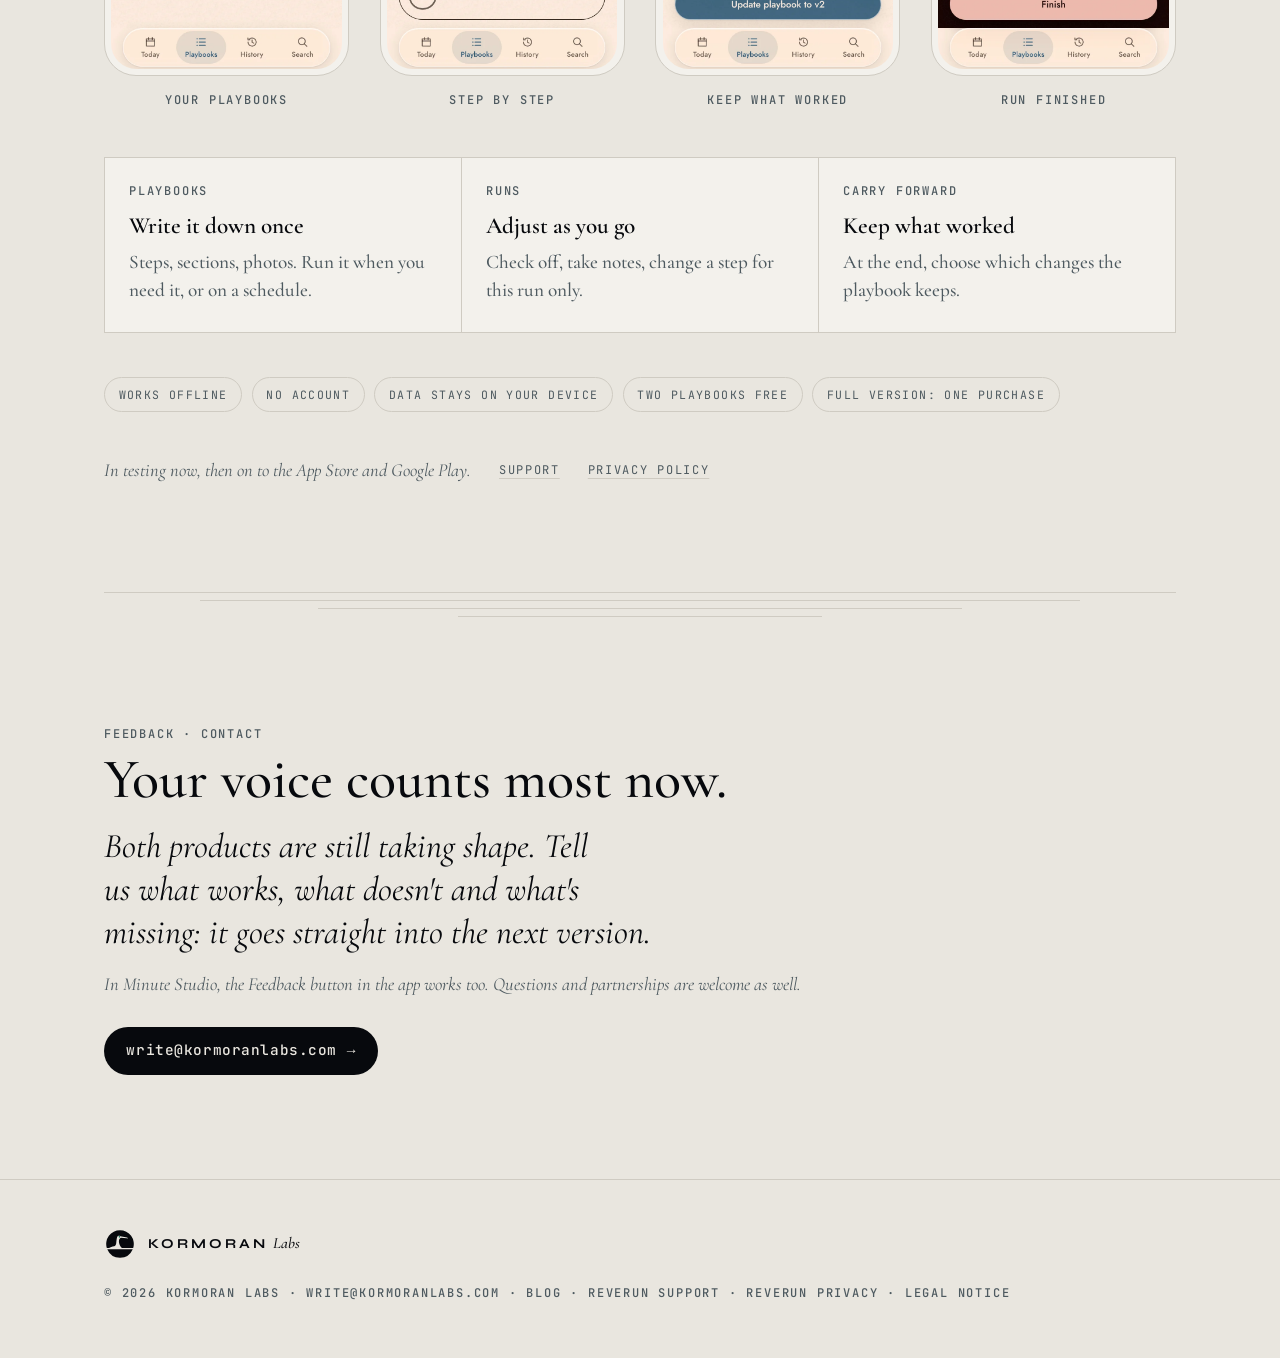
==== commit cebf78bf: "Add a blog, with a first post on AI-drafted courses "Your AI wrote you a course. Then it got stuck i" ====
--- a/index.html
+++ b/index.html
@@ -10,7 +10,6 @@
 <link rel="canonical" href="https://www.kormoranlabs.com/">
 <link rel="icon" href="/favicon.svg" type="image/svg+xml">
 <link rel="icon" href="/favicon.ico" sizes="any">
-<link rel="alternate" type="application/atom+xml" title="Kormoran Labs blog" href="/blog/feed.xml">
 <link rel="apple-touch-icon" href="/apple-touch-icon-180.png">
 <meta property="og:type" content="website">
 <meta property="og:title" content="Kormoran Labs: Dive deep. Surface the future.">
@@ -48,11 +47,11 @@
       <svg class="mark" aria-hidden="true"><use href="#kl-mark"/></svg>
       <span class="wordmark"><span class="k">Kormoran</span><span class="l">Labs</span></span>
     </a>
-    <nav aria-label="Main">
+    <nav aria-label="Products">
       <a href="#minute-studio">Minute Studio</a>
       <a href="#reverun">Reverun</a>
+      <a href="#feedback">Feedback</a>
       <a href="/blog/">Blog</a>
-      <a href="#feedback">Feedback</a>
     </nav>
   </div>
 </header>
--- a/assets/site.css
+++ b/assets/site.css
@@ -94,16 +94,10 @@
   color: var(--muted); text-decoration: none; padding: 0.5rem 0;
 }
 .top nav a:hover { color: var(--text); }
-.top nav a[aria-current="page"] { color: var(--text); }
 @media (max-width: 40rem) {
   .brand .wordmark { display: none; }
   .top nav { gap: 1rem; }
-  .top nav a { font-size: 0.7rem; letter-spacing: 0.1em; white-space: nowrap; }
-}
-/* The narrowest phones: four links in two tidy rows rather than a word broken in two. */
-@media (max-width: 26rem) {
-  .top nav { flex-wrap: wrap; justify-content: flex-end; column-gap: 1rem; row-gap: 0; }
-  .top nav a { padding: 0.3rem 0; }
+  .top nav a { font-size: 0.7rem; letter-spacing: 0.1em; }
 }
 
 /* Hero */
@@ -263,33 +257,63 @@
 .label .eye { color: var(--accent); }
 .feedback-hint { margin: -0.25rem 0 1.75rem; }
 
-/* Blog: the index of posts and a post, one readable column like the legal pages. */
-.blog { padding: clamp(3rem, 8vw, 5.5rem) 0 clamp(4rem, 9vw, 6rem); }
-.blog .wrap > * { max-width: 42rem; }
-.blog h1 {
-  font-family: var(--serif); font-style: italic; font-weight: 400;
-  font-size: clamp(2.4rem, 6vw, 4rem); line-height: 1.05; margin: 1rem 0 1rem; text-wrap: balance;
-}
-.blog .summary {
+/* Blog: one readable column, like the legal pages, with room for steps, circles and a screen. */
+.post { padding: clamp(3rem, 8vw, 5.5rem) 0 clamp(4rem, 9vw, 6rem); }
+.post .wrap > * { max-width: 42rem; }
+.post .label a { text-decoration: none; }
+.post .label a:hover { color: var(--text); }
+.post h1 {
+  font-family: var(--serif); font-style: italic; font-weight: 400;
+  font-size: clamp(2.4rem, 6vw, 4rem); line-height: 1.05; margin: 1rem 0 1.5rem; text-wrap: balance;
+}
+.post .summary {
   font-style: italic; font-size: clamp(1.35rem, 2.4vw, 1.6rem); line-height: 1.45; text-wrap: pretty;
-  padding-left: 1rem; border-left: 2px solid var(--accent); margin: 0 0 2.5rem;
-}
-.blog .label a { text-decoration: none; }
-.blog .label a:hover { color: var(--text); }
-
-.posts { list-style: none; margin: 0 0 2.5rem; padding: 0; border-top: 1px solid var(--hairline); }
-.posts li { border-bottom: 1px solid var(--hairline); padding: 1.75rem 0; }
-.posts h2 { font-family: var(--serif); font-weight: 500; font-size: clamp(1.7rem, 3.4vw, 2.2rem); line-height: 1.15; margin: 0.5rem 0 0.5rem; text-wrap: balance; }
-.posts h2 a { text-decoration: none; }
-.posts h2 a:hover { color: var(--accent); }
-.posts p:not(.label) { margin: 0; color: var(--muted); font-weight: 500; text-wrap: pretty; }
-
+  padding-left: 1rem; border-left: 2px solid var(--accent); margin: 0 0 1rem;
+}
 .post h2 {
-  font-family: var(--serif); font-weight: 600; font-size: 1.6rem; line-height: 1.2;
-  margin: 2.5rem 0 0.75rem;
-}
+  font-family: var(--serif); font-weight: 600; font-size: 1.75rem; line-height: 1.2; text-wrap: balance;
+  margin: 3rem 0 0.9rem; padding-top: 2rem; border-top: 1px solid var(--hairline);
+}
+.post h3 { font-family: var(--serif); font-weight: 600; font-size: 1.35rem; line-height: 1.25; margin: 2rem 0 0.4rem; }
+.post h2 + h3 { margin-top: 1rem; }
 .post p { margin: 0 0 1em; text-wrap: pretty; }
-.post p a:not(.button) { text-decoration-color: var(--accent); text-underline-offset: 0.2em; }
-.post p a:not(.button):hover { color: var(--accent); }
-.post .post-end { margin: 2.5rem 0 3rem; }
-.post .post-back { padding-top: 2rem; border-top: 1px solid var(--hairline); }
+.post strong { font-weight: 600; }
+.post a { text-decoration-color: var(--accent); text-underline-offset: 0.2em; }
+.post a:hover { color: var(--accent); }
+.post ul { margin: 0 0 1.25em; padding-left: 1.2em; }
+.post li { margin: 0 0 0.6em; }
+.post li::marker { color: var(--accent); }
+
+.post .steps { list-style: none; counter-reset: step; margin: 1.5rem 0 2rem; padding: 0; }
+.post .steps li { counter-increment: step; position: relative; padding-left: 3rem; margin: 0 0 1.1em; }
+.post .steps li::before {
+  content: counter(step, decimal-leading-zero); position: absolute; left: 0; top: 0.3em;
+  font-family: var(--mono); font-size: 0.8rem; letter-spacing: 0.1em; color: var(--accent);
+}
+
+.post .shot { margin: 2rem 0 2.25rem; }
+.post .shot img {
+  width: 100%; max-width: 30rem; height: auto; border-radius: 1rem;
+  border: 1px solid var(--hairline); background: var(--panel);
+}
+.post .shot figcaption { margin-top: 0.9rem; max-width: 30rem; }
+
+.post .circles {
+  list-style: none; margin: 1.5rem 0 2rem; padding: 0; display: grid; gap: 1px;
+  background: var(--hairline); border: 1px solid var(--hairline);
+}
+.post .circles li { background: var(--panel); padding: 1.25rem 1.5rem 1.4rem; margin: 0; }
+.post .circles .label { margin-bottom: 0.5rem; color: var(--accent); }
+.post .circles p:not(.label) { margin: 0; font-size: 1.2rem; line-height: 1.45; }
+.post .cta-row { margin-top: 2rem; }
+.post .button:hover { color: var(--abyss); }
+@media (prefers-color-scheme: light) { .post .button:hover { color: var(--moonbone); } }
+.post .button { text-decoration: none; }
+
+/* The list of posts. */
+.post .posts { list-style: none; margin: 2.5rem 0 0; padding: 0; }
+.post .posts li { margin: 0; padding: 2rem 0; border-top: 1px solid var(--hairline); }
+.post .posts h2 { border: 0; padding: 0; margin: 0.5rem 0 0.6rem; font-size: clamp(1.6rem, 3.2vw, 2.1rem); font-weight: 500; }
+.post .posts h2 a { text-decoration: none; }
+.post .posts h2 a:hover { color: var(--accent); }
+.post .posts p:not(.label) { color: var(--muted); font-weight: 500; margin: 0; }
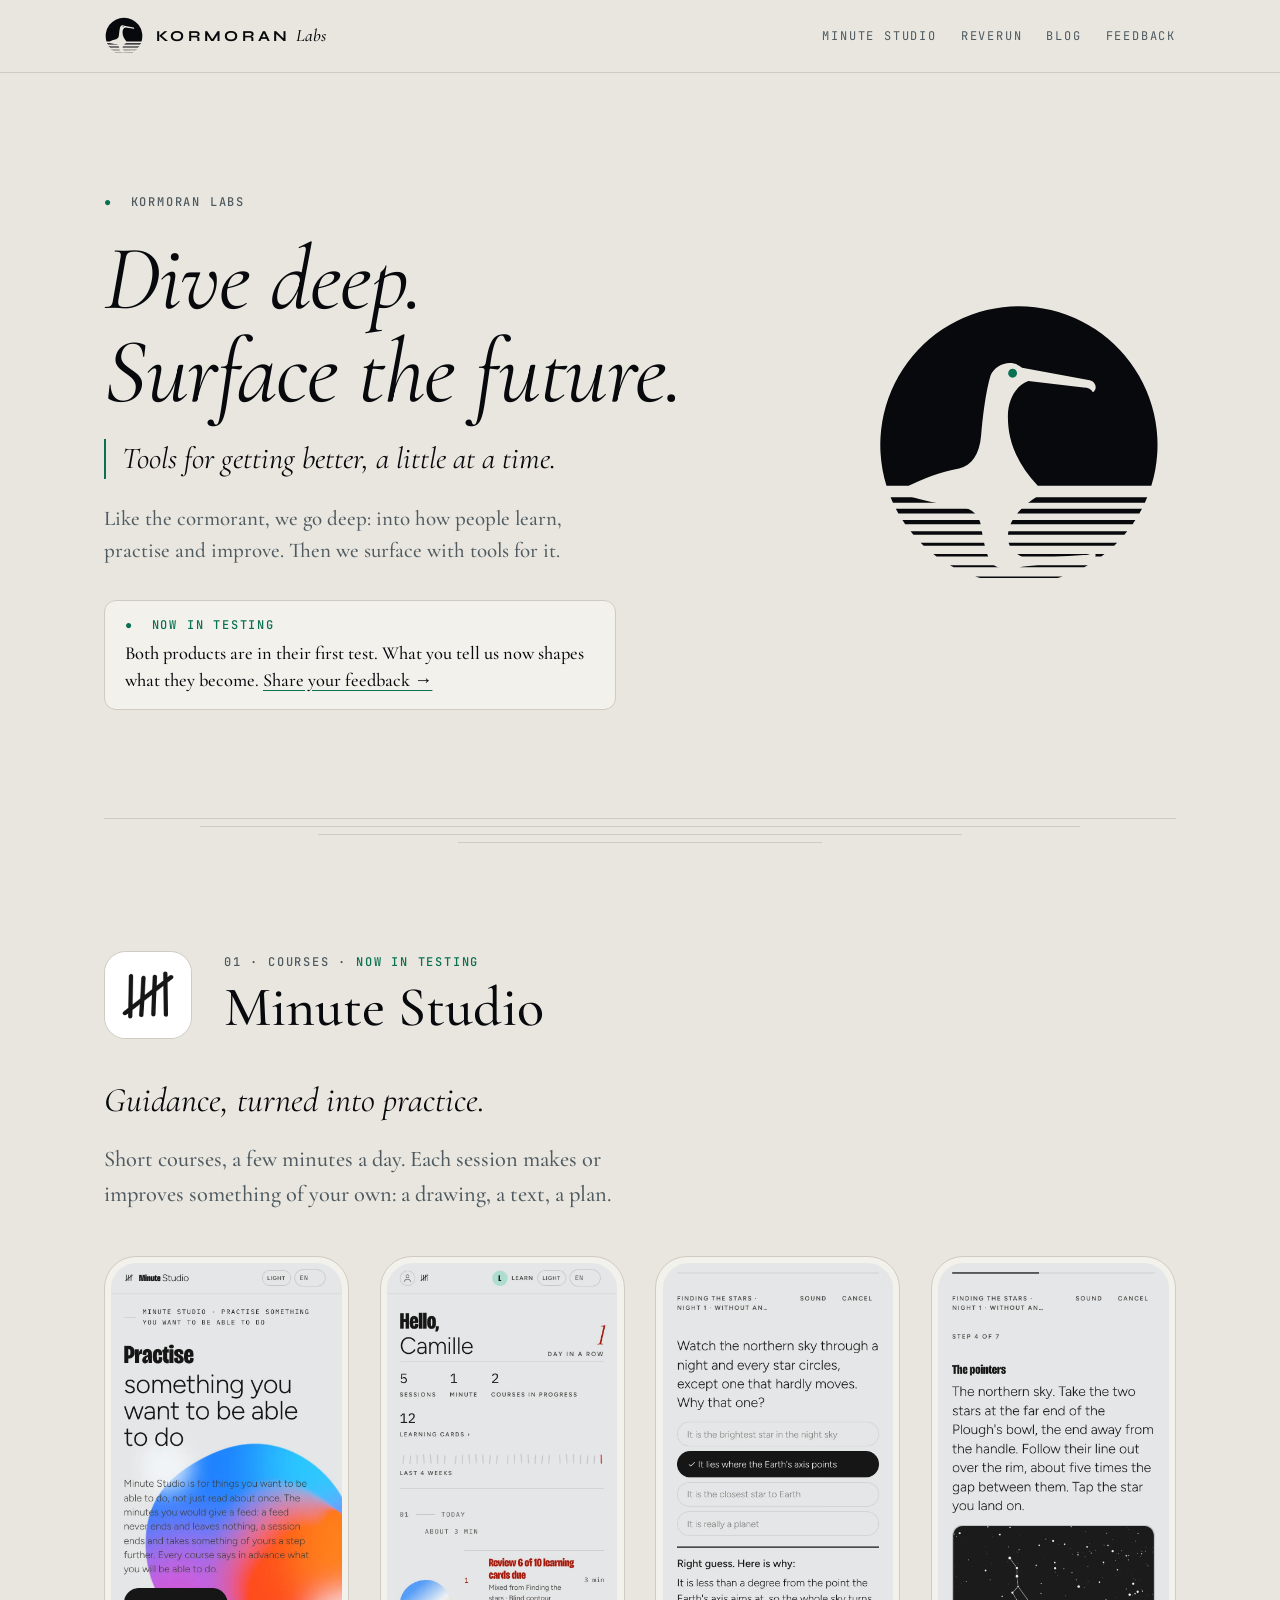
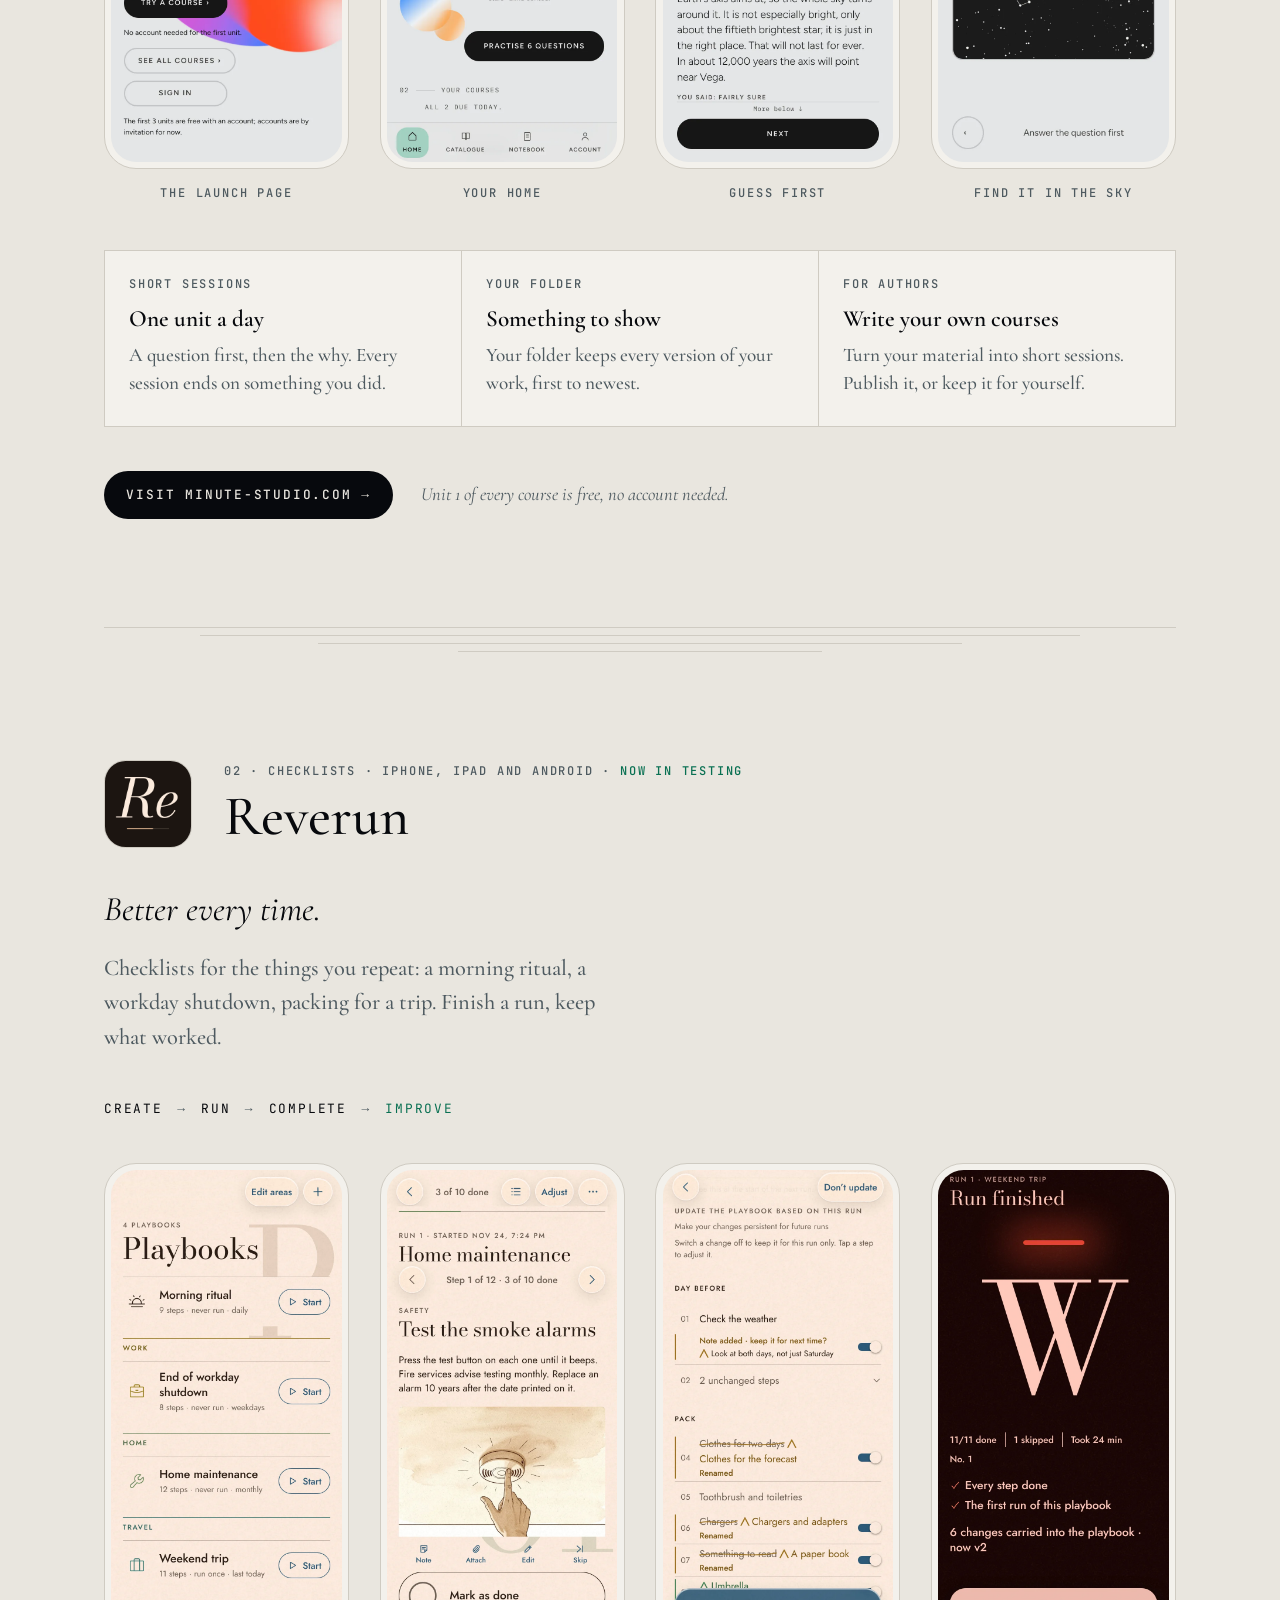
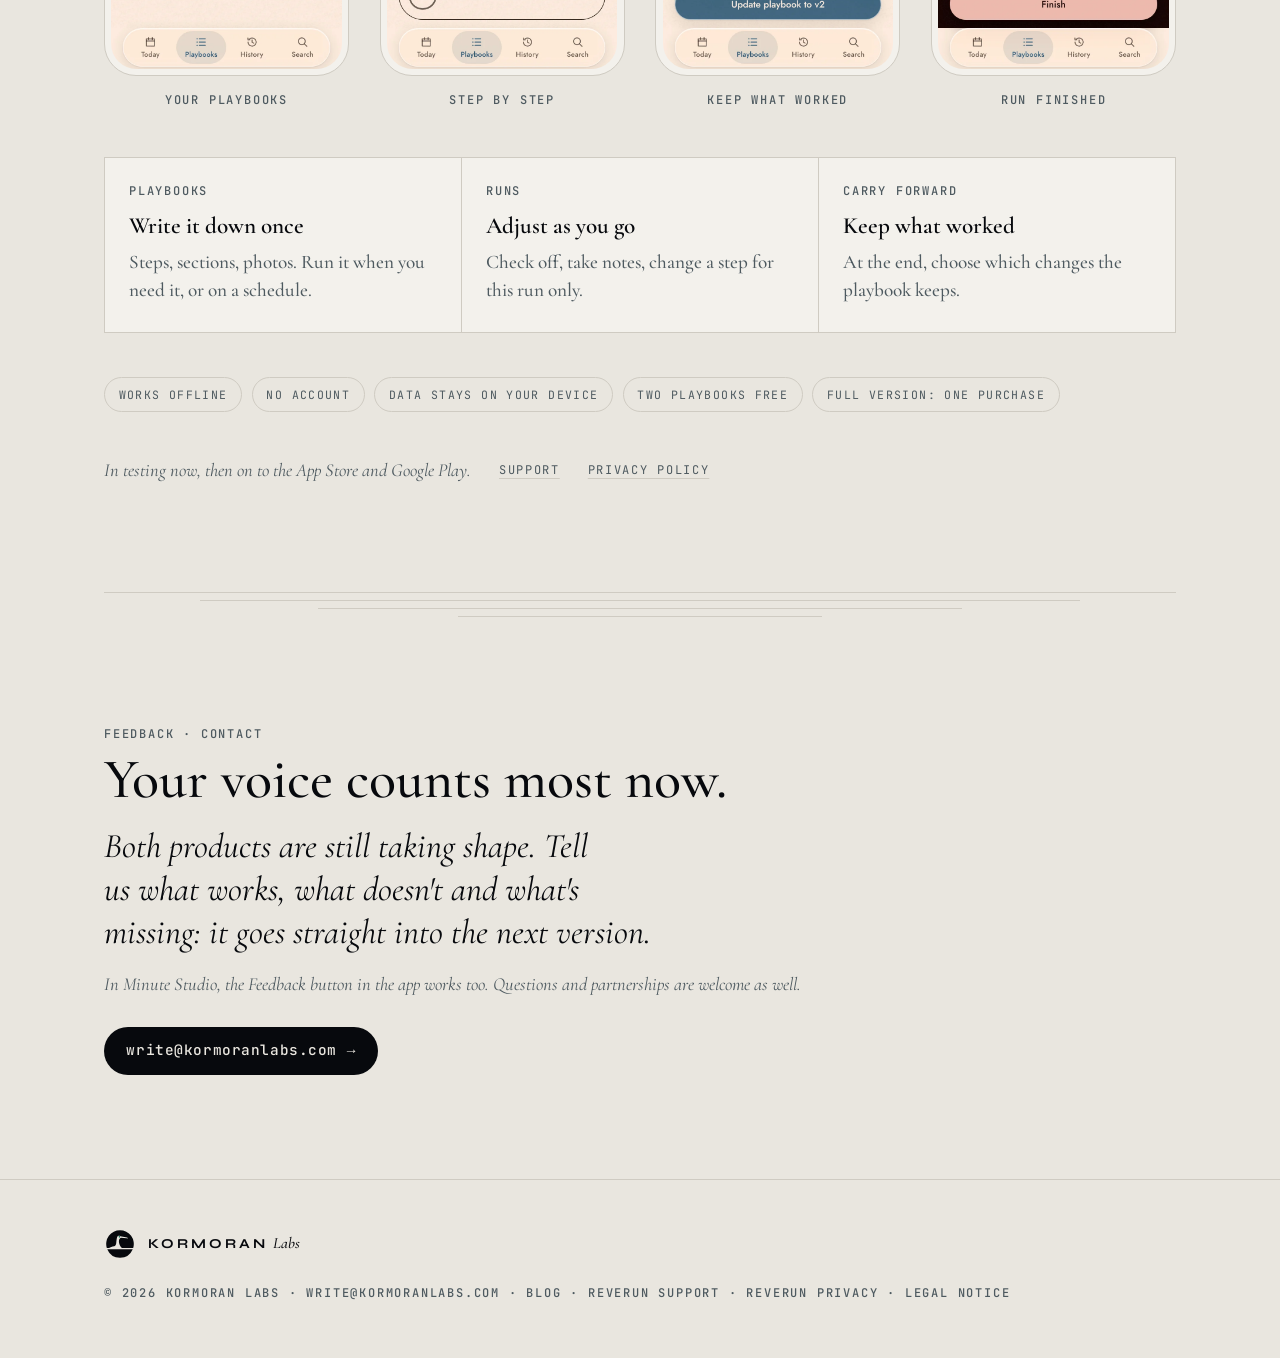
==== commit 527649e9: "Merge pull request #8 from moritzfontaine/claude/eager-ride-mbosgx Add a blog, with a first post: "Y" ====
--- a/index.html
+++ b/index.html
@@ -10,6 +10,7 @@
 <link rel="canonical" href="https://www.kormoranlabs.com/">
 <link rel="icon" href="/favicon.svg" type="image/svg+xml">
 <link rel="icon" href="/favicon.ico" sizes="any">
+<link rel="alternate" type="application/atom+xml" title="Kormoran Labs blog" href="/blog/feed.xml">
 <link rel="apple-touch-icon" href="/apple-touch-icon-180.png">
 <meta property="og:type" content="website">
 <meta property="og:title" content="Kormoran Labs: Dive deep. Surface the future.">
@@ -47,11 +48,11 @@
       <svg class="mark" aria-hidden="true"><use href="#kl-mark"/></svg>
       <span class="wordmark"><span class="k">Kormoran</span><span class="l">Labs</span></span>
     </a>
-    <nav aria-label="Products">
+    <nav aria-label="Main">
       <a href="#minute-studio">Minute Studio</a>
       <a href="#reverun">Reverun</a>
+      <a href="/blog/">Blog</a>
       <a href="#feedback">Feedback</a>
-      <a href="/blog/">Blog</a>
     </nav>
   </div>
 </header>
--- a/assets/site.css
+++ b/assets/site.css
@@ -94,10 +94,16 @@
   color: var(--muted); text-decoration: none; padding: 0.5rem 0;
 }
 .top nav a:hover { color: var(--text); }
+.top nav a[aria-current] { color: var(--text); }
 @media (max-width: 40rem) {
   .brand .wordmark { display: none; }
   .top nav { gap: 1rem; }
-  .top nav a { font-size: 0.7rem; letter-spacing: 0.1em; }
+  .top nav a { font-size: 0.7rem; letter-spacing: 0.1em; white-space: nowrap; }
+}
+/* The narrowest phones: four links in two tidy rows rather than a word broken in two. */
+@media (max-width: 26rem) {
+  .top nav { flex-wrap: wrap; justify-content: flex-end; column-gap: 1rem; row-gap: 0; }
+  .top nav a { padding: 0.3rem 0; }
 }
 
 /* Hero */
@@ -257,63 +263,48 @@
 .label .eye { color: var(--accent); }
 .feedback-hint { margin: -0.25rem 0 1.75rem; }
 
-/* Blog: one readable column, like the legal pages, with room for steps, circles and a screen. */
-.post { padding: clamp(3rem, 8vw, 5.5rem) 0 clamp(4rem, 9vw, 6rem); }
-.post .wrap > * { max-width: 42rem; }
-.post .label a { text-decoration: none; }
-.post .label a:hover { color: var(--text); }
-.post h1 {
-  font-family: var(--serif); font-style: italic; font-weight: 400;
-  font-size: clamp(2.4rem, 6vw, 4rem); line-height: 1.05; margin: 1rem 0 1.5rem; text-wrap: balance;
-}
-.post .summary {
+/* Blog: the index of posts and a post, one readable column like the legal pages. */
+.blog { padding: clamp(3rem, 8vw, 5.5rem) 0 clamp(4rem, 9vw, 6rem); }
+.blog .wrap > * { max-width: 42rem; }
+.blog h1 {
+  font-family: var(--serif); font-style: italic; font-weight: 400;
+  font-size: clamp(2.4rem, 6vw, 4rem); line-height: 1.05; margin: 1rem 0 1rem; text-wrap: balance;
+}
+.blog .summary {
   font-style: italic; font-size: clamp(1.35rem, 2.4vw, 1.6rem); line-height: 1.45; text-wrap: pretty;
-  padding-left: 1rem; border-left: 2px solid var(--accent); margin: 0 0 1rem;
-}
+  padding-left: 1rem; border-left: 2px solid var(--accent); margin: 0 0 2.5rem;
+}
+.blog .label a { text-decoration: none; }
+.blog .label a:hover { color: var(--text); }
+
+.posts { list-style: none; margin: 0 0 2.5rem; padding: 0; border-top: 1px solid var(--hairline); }
+.posts li { border-bottom: 1px solid var(--hairline); padding: 1.75rem 0; }
+.posts h2 { font-family: var(--serif); font-weight: 500; font-size: clamp(1.7rem, 3.4vw, 2.2rem); line-height: 1.15; margin: 0.5rem 0 0.5rem; text-wrap: balance; }
+.posts h2 a { text-decoration: none; }
+.posts h2 a:hover { color: var(--accent); }
+.posts p:not(.label) { margin: 0; color: var(--muted); font-weight: 500; text-wrap: pretty; }
+
 .post h2 {
-  font-family: var(--serif); font-weight: 600; font-size: 1.75rem; line-height: 1.2; text-wrap: balance;
-  margin: 3rem 0 0.9rem; padding-top: 2rem; border-top: 1px solid var(--hairline);
-}
-.post h3 { font-family: var(--serif); font-weight: 600; font-size: 1.35rem; line-height: 1.25; margin: 2rem 0 0.4rem; }
-.post h2 + h3 { margin-top: 1rem; }
+  font-family: var(--serif); font-weight: 600; font-size: 1.6rem; line-height: 1.2;
+  margin: 2.5rem 0 0.75rem;
+}
 .post p { margin: 0 0 1em; text-wrap: pretty; }
+.post p a:not(.button) { text-decoration-color: var(--accent); text-underline-offset: 0.2em; }
+.post p a:not(.button):hover { color: var(--accent); }
+.post .post-end { margin: 2.5rem 0 3rem; }
+.post .post-back { padding-top: 2rem; border-top: 1px solid var(--hairline); }
+.post ul { margin: 0 0 1em; padding-left: 1.2em; }
+.post li { margin: 0 0 0.5em; }
+.post li::marker { color: var(--accent); }
 .post strong { font-weight: 600; }
-.post a { text-decoration-color: var(--accent); text-underline-offset: 0.2em; }
-.post a:hover { color: var(--accent); }
-.post ul { margin: 0 0 1.25em; padding-left: 1.2em; }
-.post li { margin: 0 0 0.6em; }
-.post li::marker { color: var(--accent); }
-
-.post .steps { list-style: none; counter-reset: step; margin: 1.5rem 0 2rem; padding: 0; }
-.post .steps li { counter-increment: step; position: relative; padding-left: 3rem; margin: 0 0 1.1em; }
-.post .steps li::before {
-  content: counter(step, decimal-leading-zero); position: absolute; left: 0; top: 0.3em;
-  font-family: var(--mono); font-size: 0.8rem; letter-spacing: 0.1em; color: var(--accent);
-}
-
-.post .shot { margin: 2rem 0 2.25rem; }
-.post .shot img {
-  width: 100%; max-width: 30rem; height: auto; border-radius: 1rem;
-  border: 1px solid var(--hairline); background: var(--panel);
-}
-.post .shot figcaption { margin-top: 0.9rem; max-width: 30rem; }
-
-.post .circles {
-  list-style: none; margin: 1.5rem 0 2rem; padding: 0; display: grid; gap: 1px;
-  background: var(--hairline); border: 1px solid var(--hairline);
-}
-.post .circles li { background: var(--panel); padding: 1.25rem 1.5rem 1.4rem; margin: 0; }
-.post .circles .label { margin-bottom: 0.5rem; color: var(--accent); }
-.post .circles p:not(.label) { margin: 0; font-size: 1.2rem; line-height: 1.45; }
-.post .cta-row { margin-top: 2rem; }
-.post .button:hover { color: var(--abyss); }
-@media (prefers-color-scheme: light) { .post .button:hover { color: var(--moonbone); } }
-.post .button { text-decoration: none; }
-
-/* The list of posts. */
-.post .posts { list-style: none; margin: 2.5rem 0 0; padding: 0; }
-.post .posts li { margin: 0; padding: 2rem 0; border-top: 1px solid var(--hairline); }
-.post .posts h2 { border: 0; padding: 0; margin: 0.5rem 0 0.6rem; font-size: clamp(1.6rem, 3.2vw, 2.1rem); font-weight: 500; }
-.post .posts h2 a { text-decoration: none; }
-.post .posts h2 a:hover { color: var(--accent); }
-.post .posts p:not(.label) { color: var(--muted); font-weight: 500; margin: 0; }
+.post sup { font-family: var(--mono); font-size: 0.6em; line-height: 0; margin-left: 0.1em; }
+.post sup a { text-decoration: none; color: var(--accent); padding: 0 0.1em; }
+.post :target { scroll-margin-top: 1.5rem; }
+.sources { margin-top: 3rem; padding-top: 0.5rem; border-top: 1px solid var(--hairline); }
+.sources h2 { font-family: var(--mono); font-size: 0.75rem; font-weight: 500; letter-spacing: 0.15em; text-transform: uppercase; color: var(--muted); margin: 1.5rem 0 1rem; }
+.sources ol { margin: 0 0 2rem; padding-left: 1.6em; color: var(--muted); font-size: 1.05rem; line-height: 1.45; }
+.sources li { margin: 0 0 0.6em; padding-left: 0.2em; }
+.sources li::marker { font-family: var(--mono); font-size: 0.8em; color: var(--muted); }
+.sources a { text-decoration-color: var(--accent); text-underline-offset: 0.2em; }
+.sources a.back { text-decoration: none; color: var(--accent); margin-left: 0.25em; }
+.sources li:target { color: var(--text); }
